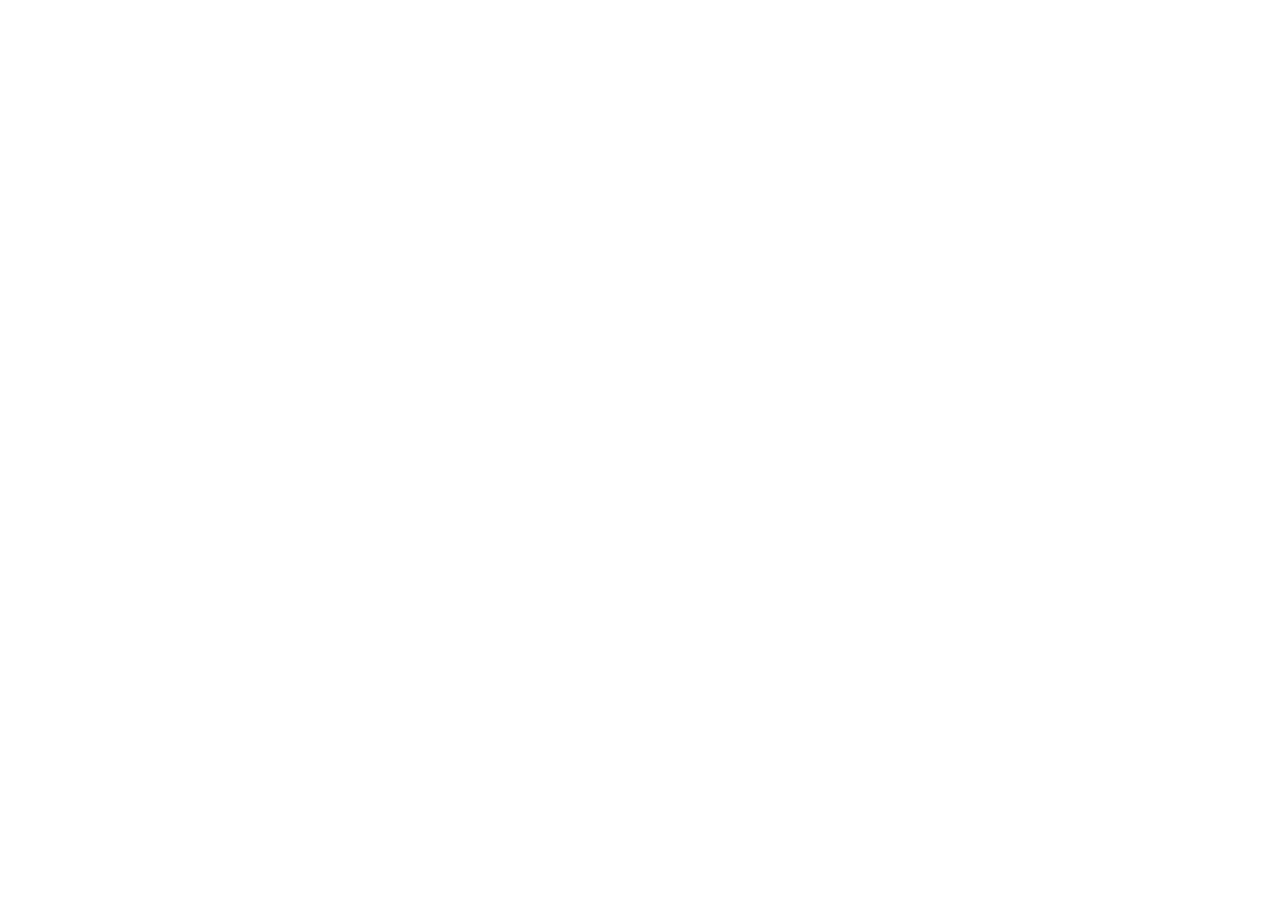
==== index.html @ 45ea38d7 "Add index.html and README.md" ====
<!DOCTYPE html>
<html lang="fr">
<head>
    <meta charset="UTF-8">
    <meta name="viewport" content="width=device-width, initial-scale=1.0">
    <title>Moulin de Lucie</title>
</head>
<body>
    
</body>
</html>
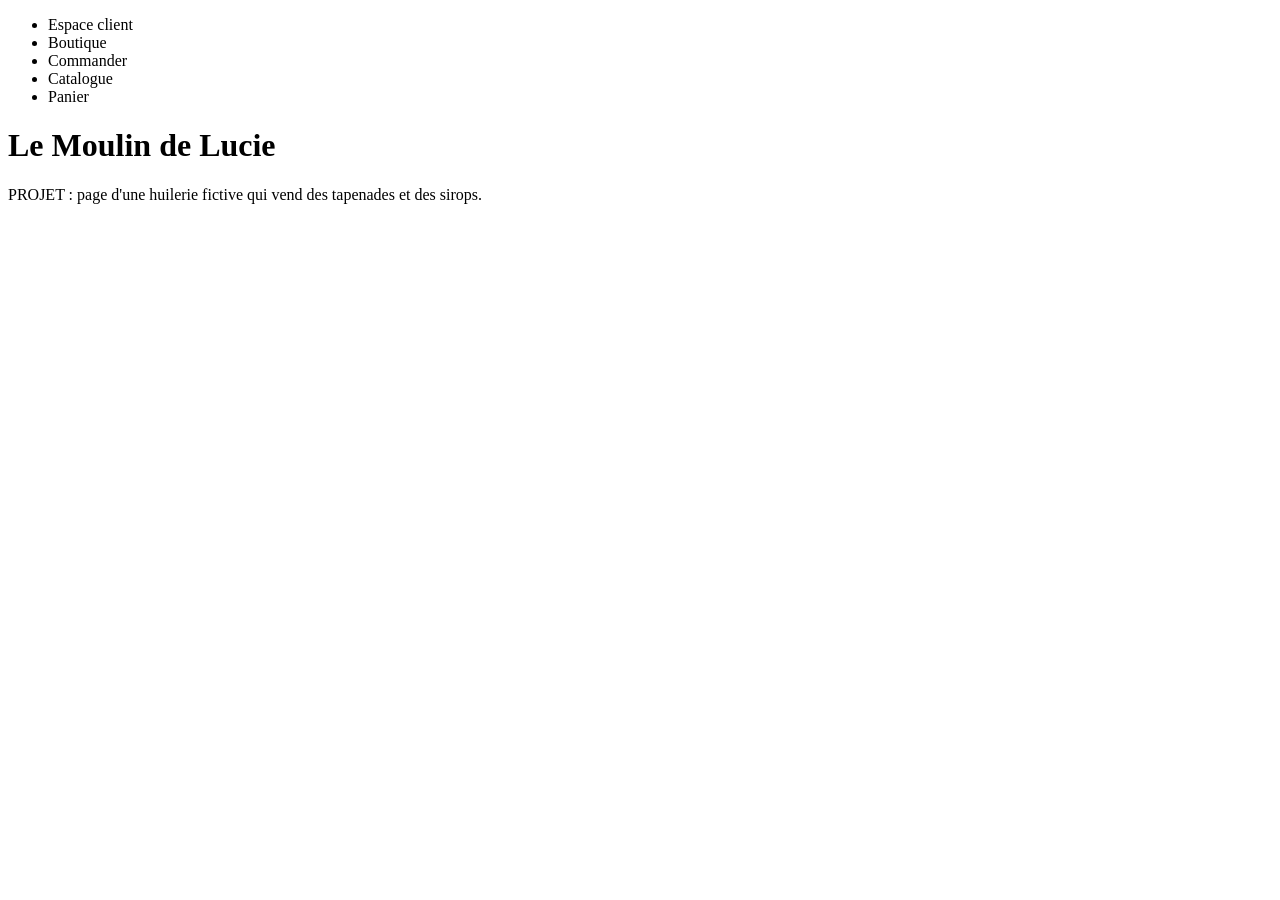
==== commit ba212421: "Add shop and customer area pages" ====
--- a/index.html
+++ b/index.html
@@ -1,11 +1,31 @@
-<!DOCTYPE html>
+<!doctype html>
 <html lang="fr">
-<head>
-    <meta charset="UTF-8">
-    <meta name="viewport" content="width=device-width, initial-scale=1.0">
+  <head>
+    <meta charset="UTF-8" />
+    <meta name="viewport" content="width=device-width, initial-scale=1.0" />
     <title>Moulin de Lucie</title>
-</head>
-<body>
-    
-</body>
-</html>+  </head>
+  <body>
+    <header>
+      <nav>
+        <ul>
+          <li><a href="./espace-client.html"></a>Espace client</li>
+          <li><a href="./boutique.html"></a>Boutique</li>
+          <li>Commander</li>
+          <li>Catalogue</li>
+          <li>Panier</li>
+        </ul>
+      </nav>
+    </header>
+
+    <main>
+      <h1>Le Moulin de Lucie</h1>
+      <p>
+        PROJET : page d'une huilerie fictive qui vend des tapenades et des
+        sirops.
+      </p>
+    </main>
+
+    <script src="./script.js"></script>
+  </body>
+</html>
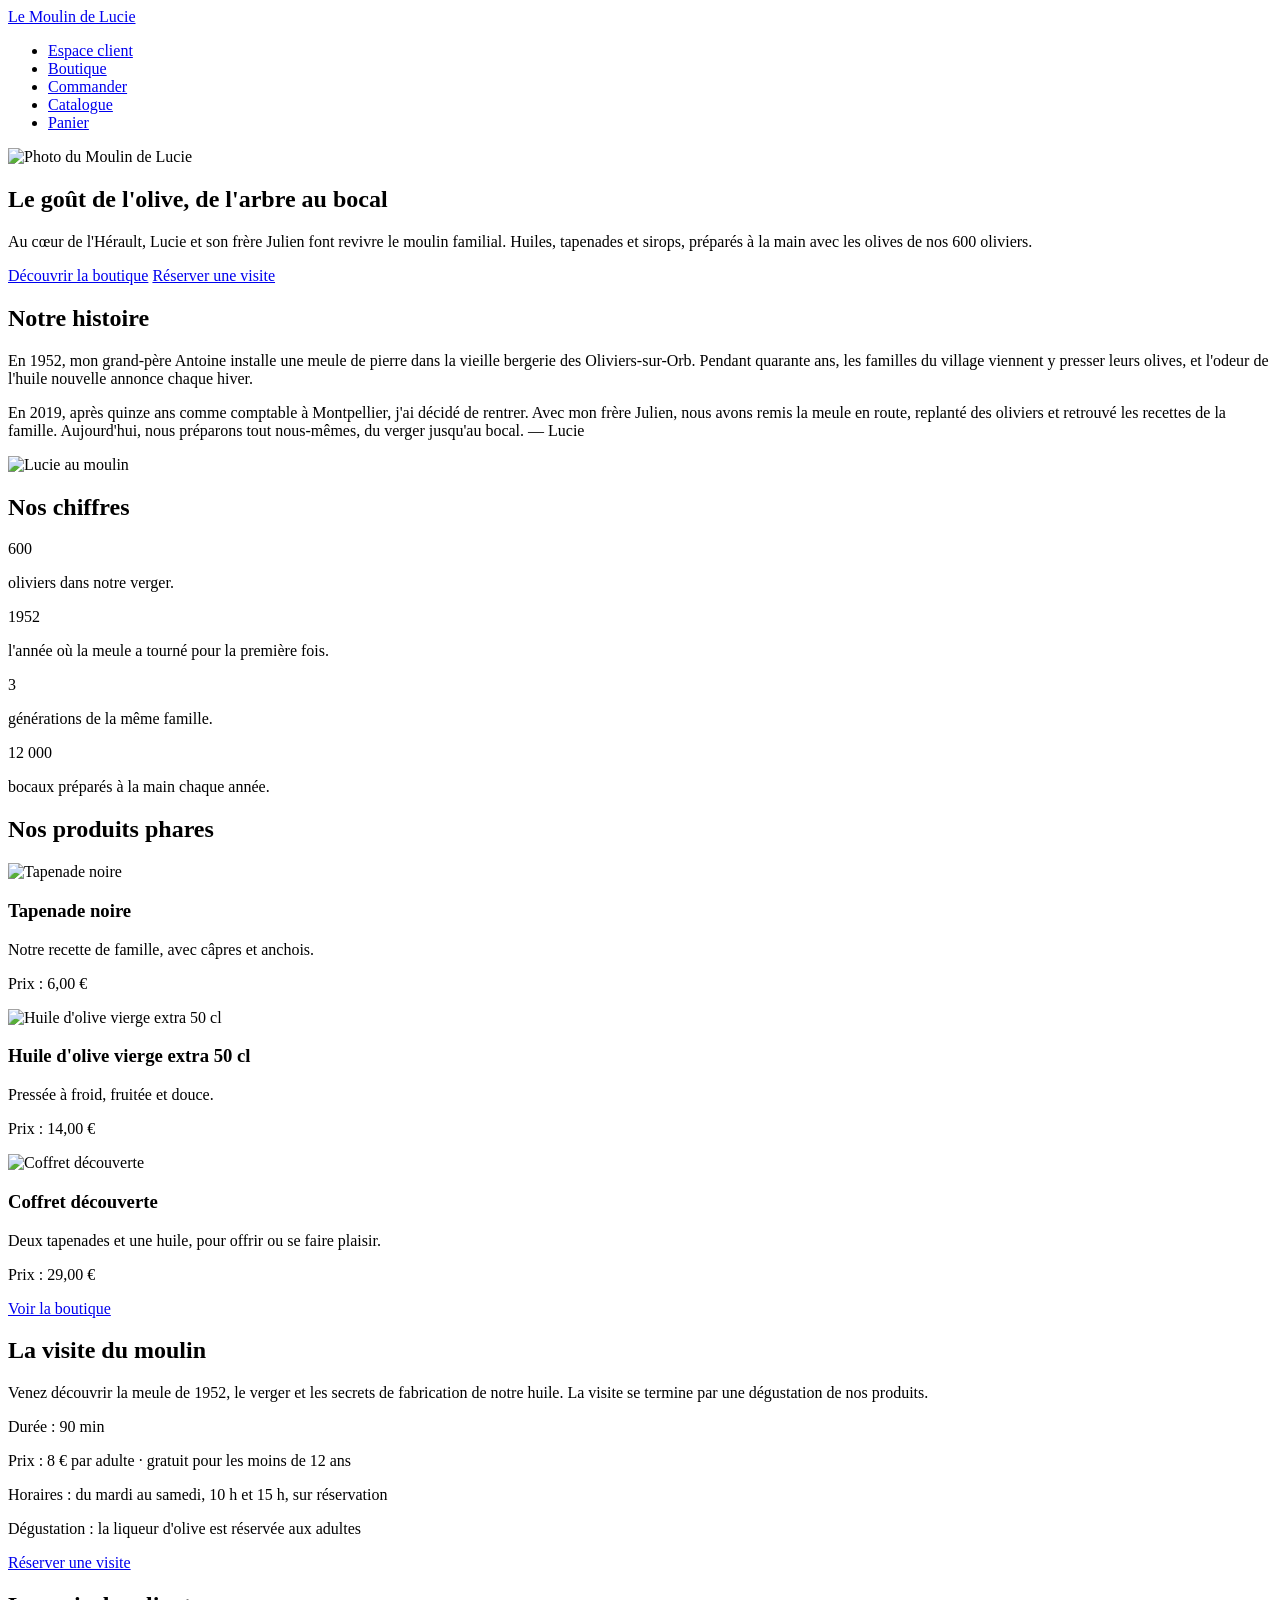
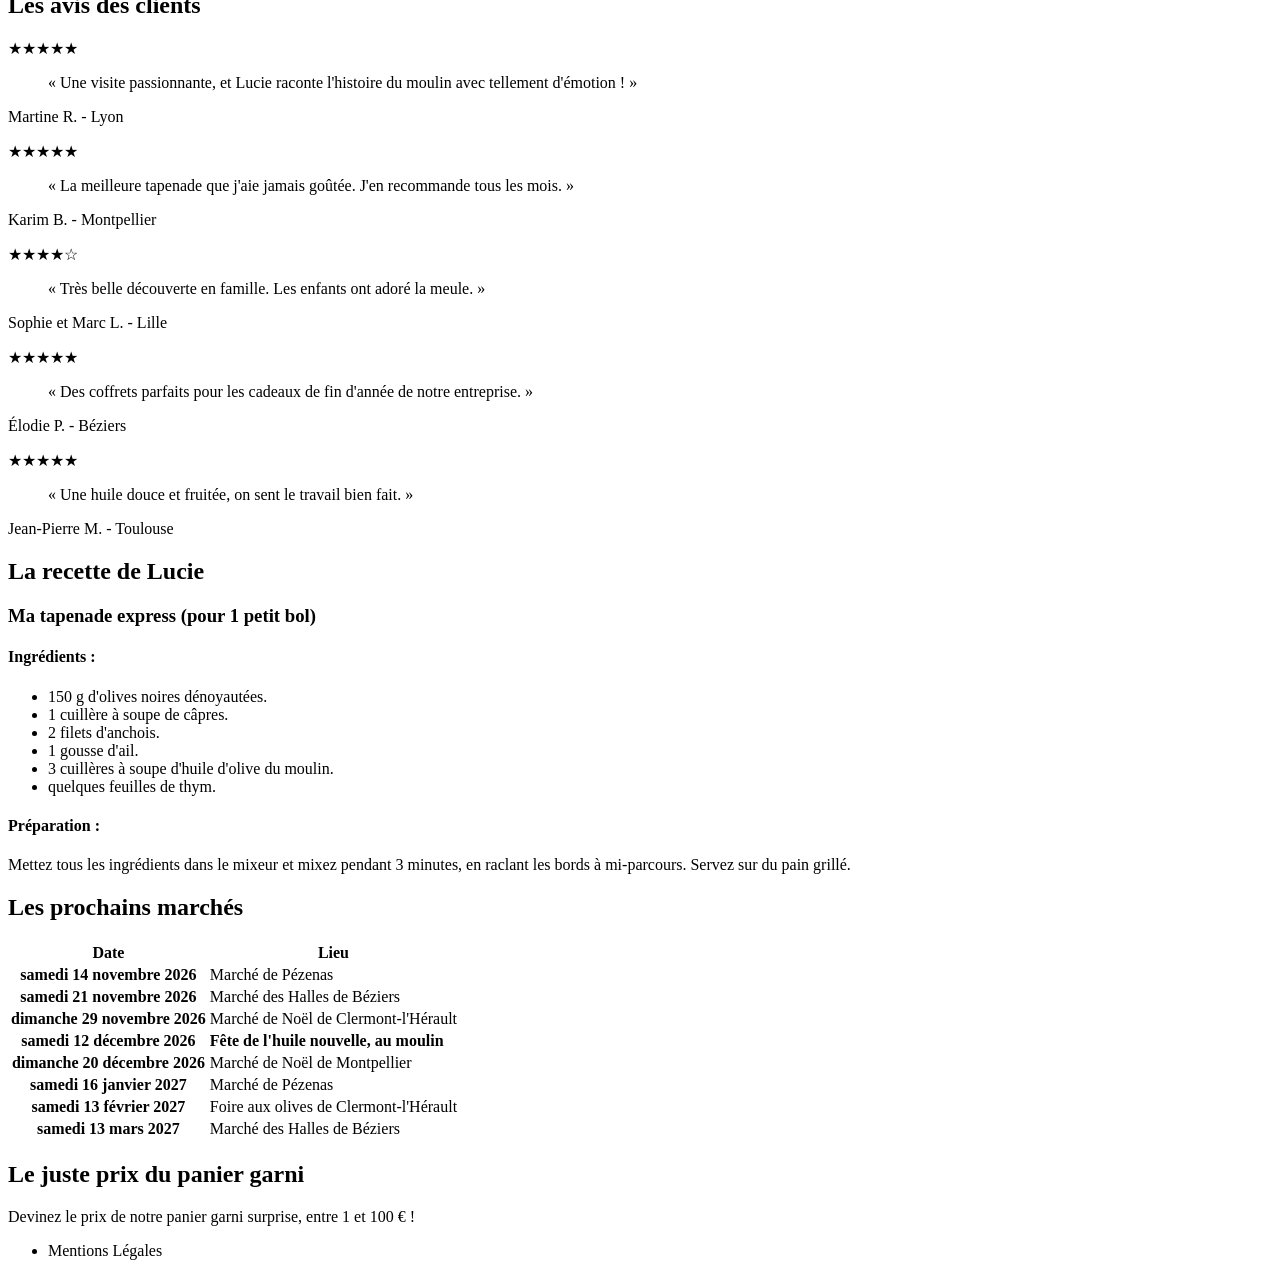
==== commit f1606480: "Structurer le HTML des pages et de la page d’accueil" ====
--- a/index.html
+++ b/index.html
@@ -3,29 +3,330 @@
   <head>
     <meta charset="UTF-8" />
     <meta name="viewport" content="width=device-width, initial-scale=1.0" />
-    <title>Moulin de Lucie</title>
+    <title>Le Moulin de Lucie - Accueil</title>
   </head>
+
+  <!------------------------------------------------------------------------------------------------------------------------------------------------>
+  <!--Start of the Body-->
   <body>
+    <!------------------------------------------------------------------------------------------------------------------------------------------------>
+    <!--Start of the Header-->
     <header>
+      <!--Logo-->
+      <a href="./index.html">Le Moulin de Lucie</a>
+      <!--MANQUE LE LOGO-->
+
+      <!--Start of the navigation bar-->
       <nav>
         <ul>
-          <li><a href="./espace-client.html"></a>Espace client</li>
-          <li><a href="./boutique.html"></a>Boutique</li>
-          <li>Commander</li>
-          <li>Catalogue</li>
-          <li>Panier</li>
+          <li><a href="./espace-client.html">Espace client</a></li>
+          <li><a href="./boutique.html">Boutique</a></li>
+          <li><a href="./commande.html">Commander</a></li>
+          <li><a href="./catalogue.html">Catalogue</a></li>
+          <li><a href="./panier.html">Panier</a></li>
         </ul>
       </nav>
+      <!--End of the navigation bar-->
     </header>
-
+    <!--End of the Header-->
+
+    <!------------------------------------------------------------------------------------------------------------------------------------------------>
+    <!--Start of the Main-->
     <main>
-      <h1>Le Moulin de Lucie</h1>
-      <p>
-        PROJET : page d'une huilerie fictive qui vend des tapenades et des
-        sirops.
-      </p>
+      <!--Start of the hero section-->
+      <section>
+        <img src="" alt="Photo du Moulin de Lucie" />
+        <!--MANQUE UNE PHOTO-->
+
+        <!--Main title-->
+        <h1>Le goût de l'olive, de l'arbre au bocal</h1>
+
+        <p>
+          Au cœur de l'Hérault, Lucie et son frère Julien font revivre le moulin
+          familial. Huiles, tapenades et sirops, préparés à la main avec les
+          olives de nos 600 oliviers.
+        </p>
+
+        <a href="./boutique.html">Découvrir la boutique</a>
+        <a href="./commande.html">Réserver une visite</a>
+      </section>
+      <!--End of the hero section-->
+
+      <!------------------------------------------------------------------------------------------------------------------------------------------------>
+      <!--Start section : Our history-->
+      <section>
+        <h2>Notre histoire</h2>
+
+        <p>
+          En 1952, mon grand-père Antoine installe une meule de pierre dans la
+          vieille bergerie des Oliviers-sur-Orb. Pendant quarante ans, les
+          familles du village viennent y presser leurs olives, et l'odeur de
+          l'huile nouvelle annonce chaque hiver.
+        </p>
+
+        <p>
+          En 2019, après quinze ans comme comptable à Montpellier, j'ai décidé
+          de rentrer. Avec mon frère Julien, nous avons remis la meule en route,
+          replanté des oliviers et retrouvé les recettes de la famille.
+          Aujourd'hui, nous préparons tout nous-mêmes, du verger jusqu'au bocal.
+          — Lucie
+        </p>
+
+        <img src="" alt="Lucie au moulin" />
+        <!-- TODO : MANQUE UNE PHOTO-->
+      </section>
+      <!--End section : Our history-->
+
+      <!------------------------------------------------------------------------------------------------------------------------------------------------>
+      <!--Start section : dynamic data-->
+      <section>
+        <h2>Nos chiffres</h2>
+
+        <div>
+          <p><span>600</span></p>
+          <p>oliviers dans notre verger.</p>
+        </div>
+
+        <div>
+          <p><span>1952</span></p>
+          <p>l'année où la meule a tourné pour la première fois.</p>
+        </div>
+
+        <div>
+          <p><span>3</span></p>
+          <p>générations de la même famille.</p>
+        </div>
+
+        <div>
+          <p><span>12 000</span></p>
+          <p>bocaux préparés à la main chaque année.</p>
+        </div>
+      </section>
+      <!--End section : dynamic data-->
+
+      <!------------------------------------------------------------------------------------------------------------------------------------------------>
+      <!--Start section : flagship product-->
+      <section>
+        <h2>Nos produits phares</h2>
+
+        <article>
+          <img src="" alt="Tapenade noire " />
+          <h3>Tapenade noire</h3>
+          <p>Notre recette de famille, avec câpres et anchois.</p>
+          <p>Prix : <span>6,00 €</span></p>
+        </article>
+
+        <article>
+          <img src="" alt=" Huile d'olive vierge extra 50 cl" />
+          <h3>Huile d'olive vierge extra 50 cl</h3>
+          <p>Pressée à froid, fruitée et douce.</p>
+          <p>Prix : <span>14,00 €</span></p>
+        </article>
+
+        <article>
+          <img src="" alt="Coffret découverte" />
+          <h3>Coffret découverte</h3>
+          <p>Deux tapenades et une huile, pour offrir ou se faire plaisir.</p>
+          <p>Prix : <span>29,00 €</span></p>
+        </article>
+
+        <a href="./boutique.html">Voir la boutique</a>
+      </section>
+      <!--End section : flagship product--->
+
+      <!------------------------------------------------------------------------------------------------------------------------------------------------>
+      <!--Start section : the visit to the mill-->
+      <section>
+        <h2>La visite du moulin</h2>
+
+        <p>
+          Venez découvrir la meule de 1952, le verger et les secrets de
+          fabrication de notre huile. La visite se termine par une dégustation
+          de nos produits.
+        </p>
+
+        <p>Durée : <span>90 min</span></p>
+        <!--Les minutes seront affiché en heure "dynamique"-->
+        <p>Prix : 8 € par adulte · gratuit pour les moins de 12 ans</p>
+        <p>Horaires : du mardi au samedi, 10 h et 15 h, sur réservation</p>
+        <p>Dégustation : la liqueur d'olive est réservée aux adultes</p>
+        <a href="./commande.html">Réserver une visite </a>
+      </section>
+      <!--End section : the visit to the mill--->
+
+      <!------------------------------------------------------------------------------------------------------------------------------------------------>
+      <!--Start section : customer review-->
+      <section>
+        <h2>Les avis des clients</h2>
+
+        <!-- Start of carousel-->
+        <div>
+          <article>
+            <p>★★★★★</p>
+            <blockquote>
+              <p>
+                « Une visite passionnante, et Lucie raconte l'histoire du moulin
+                avec tellement d'émotion ! »
+              </p>
+            </blockquote>
+
+            <p>Martine R. - Lyon</p>
+          </article>
+
+          <article>
+            <p>★★★★★</p>
+            <blockquote>
+              <p>
+                « La meilleure tapenade que j'aie jamais goûtée. J'en recommande
+                tous les mois. »
+              </p>
+            </blockquote>
+
+            <p>Karim B. - Montpellier</p>
+          </article>
+
+          <article>
+            <p>★★★★☆</p>
+            <blockquote>
+              <p>
+                « Très belle découverte en famille. Les enfants ont adoré la
+                meule. »
+              </p>
+            </blockquote>
+            <p>Sophie et Marc L. - Lille</p>
+          </article>
+
+          <article>
+            <p>★★★★★</p>
+            <blockquote>
+              <p>
+                « Des coffrets parfaits pour les cadeaux de fin d'année de notre
+                entreprise. »
+              </p>
+            </blockquote>
+            <p>Élodie P. - Béziers</p>
+          </article>
+
+          <article>
+            <p>★★★★★</p>
+            <blockquote>
+              <p>
+                « Une huile douce et fruitée, on sent le travail bien fait. »
+              </p>
+            </blockquote>
+            <p>Jean-Pierre M. - Toulouse</p>
+          </article>
+        </div>
+      </section>
+      <!--End section : customer review--->
+
+      <!------------------------------------------------------------------------------------------------------------------------------------------------>
+      <!--Start section of recipe-->
+      <section>
+        <h2>La recette de Lucie</h2>
+        <h3>Ma tapenade express (pour 1 petit bol)</h3>
+        <h4>Ingrédients :</h4>
+        <ul>
+          <li>150 g d'olives noires dénoyautées.</li>
+          <li>1 cuillère à soupe de câpres.</li>
+          <li>2 filets d'anchois.</li>
+          <li>1 gousse d'ail.</li>
+          <li>3 cuillères à soupe d'huile d'olive du moulin.</li>
+          <li>quelques feuilles de thym.</li>
+        </ul>
+
+        <h4>Préparation :</h4>
+        <p>
+          Mettez tous les ingrédients dans le mixeur et mixez pendant 3 minutes,
+          en raclant les bords à mi-parcours. Servez sur du pain grillé.
+        </p>
+        <div>
+          <!-- TODO : MINUTEUR A FAIRE-->
+        </div>
+      </section>
+      <!--End section of recipe-->
+
+      <!------------------------------------------------------------------------------------------------------------------------------------------------>
+      <!--Start section next market-->
+      <section>
+        <h2>Les prochains marchés</h2>
+        <table>
+          <thead>
+            <tr>
+              <th scope="col">Date</th>
+              <th scope="col">Lieu</th>
+            </tr>
+          </thead>
+
+          <tbody>
+            <tr>
+              <th scope="row">samedi 14 novembre 2026</th>
+              <td>Marché de Pézenas</td>
+            </tr>
+
+            <tr>
+              <th scope="row">samedi 21 novembre 2026</th>
+              <td>Marché des Halles de Béziers</td>
+            </tr>
+
+            <tr>
+              <th scope="row">dimanche 29 novembre 2026</th>
+              <td>Marché de Noël de Clermont-l'Hérault</td>
+            </tr>
+
+            <tr>
+              <th scope="row">samedi 12 décembre 2026</th>
+              <td><strong>Fête de l'huile nouvelle, au moulin</strong></td>
+            </tr>
+
+            <tr>
+              <th scope="row">dimanche 20 décembre 2026</th>
+              <td>Marché de Noël de Montpellier</td>
+            </tr>
+
+            <tr>
+              <th scope="row">samedi 16 janvier 2027</th>
+              <td>Marché de Pézenas</td>
+            </tr>
+
+            <tr>
+              <th scope="row">samedi 13 février 2027</th>
+              <td>Foire aux olives de Clermont-l'Hérault</td>
+            </tr>
+
+            <tr>
+              <th scope="row">samedi 13 mars 2027</th>
+              <td>Marché des Halles de Béziers</td>
+            </tr>
+          </tbody>
+        </table>
+      </section>
+      <!--End section next market-->
+
+      <!------------------------------------------------------------------------------------------------------------------------------------------------>
+      <!--Start of the game-->
+      <section>
+        <h2>Le juste prix du panier garni</h2>
+        <p>
+          Devinez le prix de notre panier garni surprise, entre 1 et 100 € !
+        </p>
+      </section>
+      <!--End of the game-->
+
+      <!------------------------------------------------------------------------------------------------------------------------------------------------>
     </main>
-
-    <script src="./script.js"></script>
+    <!--End of the main-->
+    <!------------------------------------------------------------------------------------------------------------------------------------------------>
+    <!--Start of the Footer-->
+    <footer>
+      <ul>
+        <li><a href="./mentions-legales.html"></a>Mentions Légales</li>
+      </ul>
+    </footer>
+    <!--End of the Footer-->
+    <!------------------------------------------------------------------------------------------------------------------------------------------------>
+    <!--Script Js-->
+    <script src="./javascript/accueil.js"></script>
   </body>
+  <!--End of the Body-->
 </html>
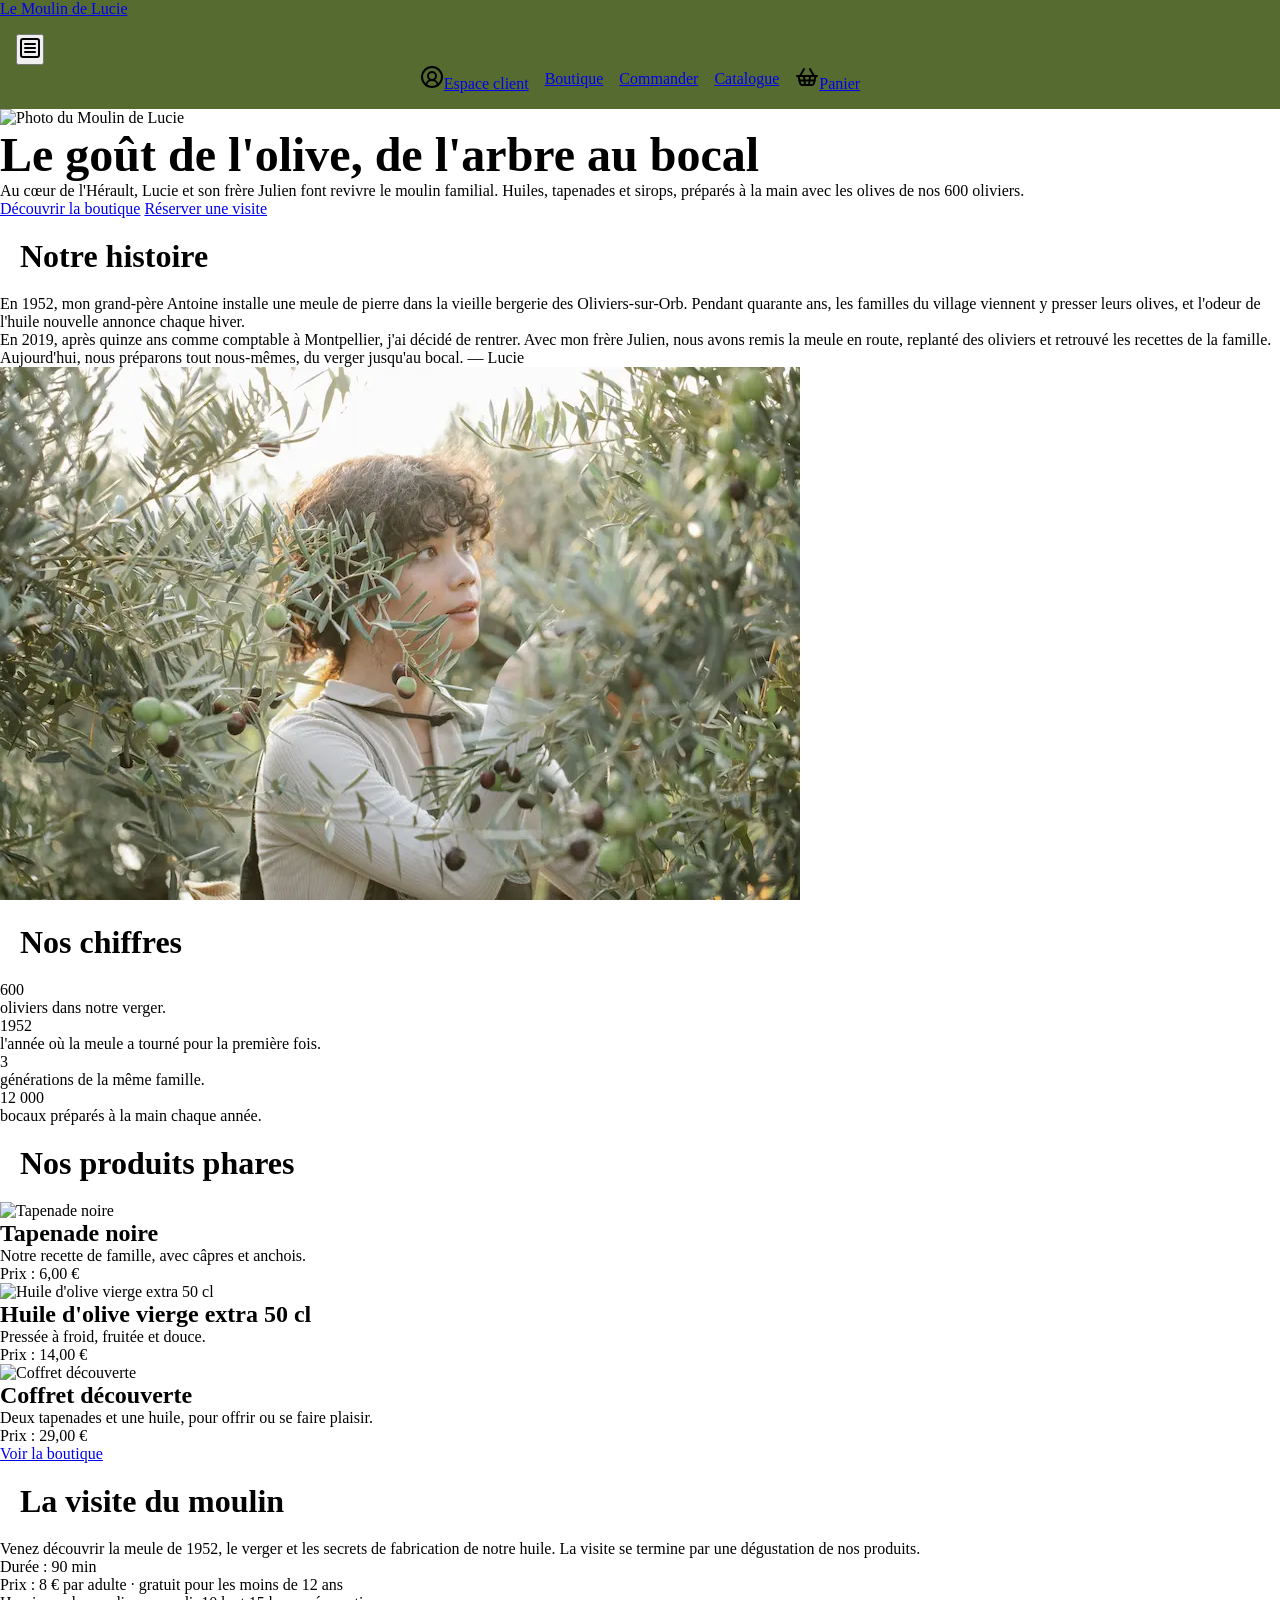
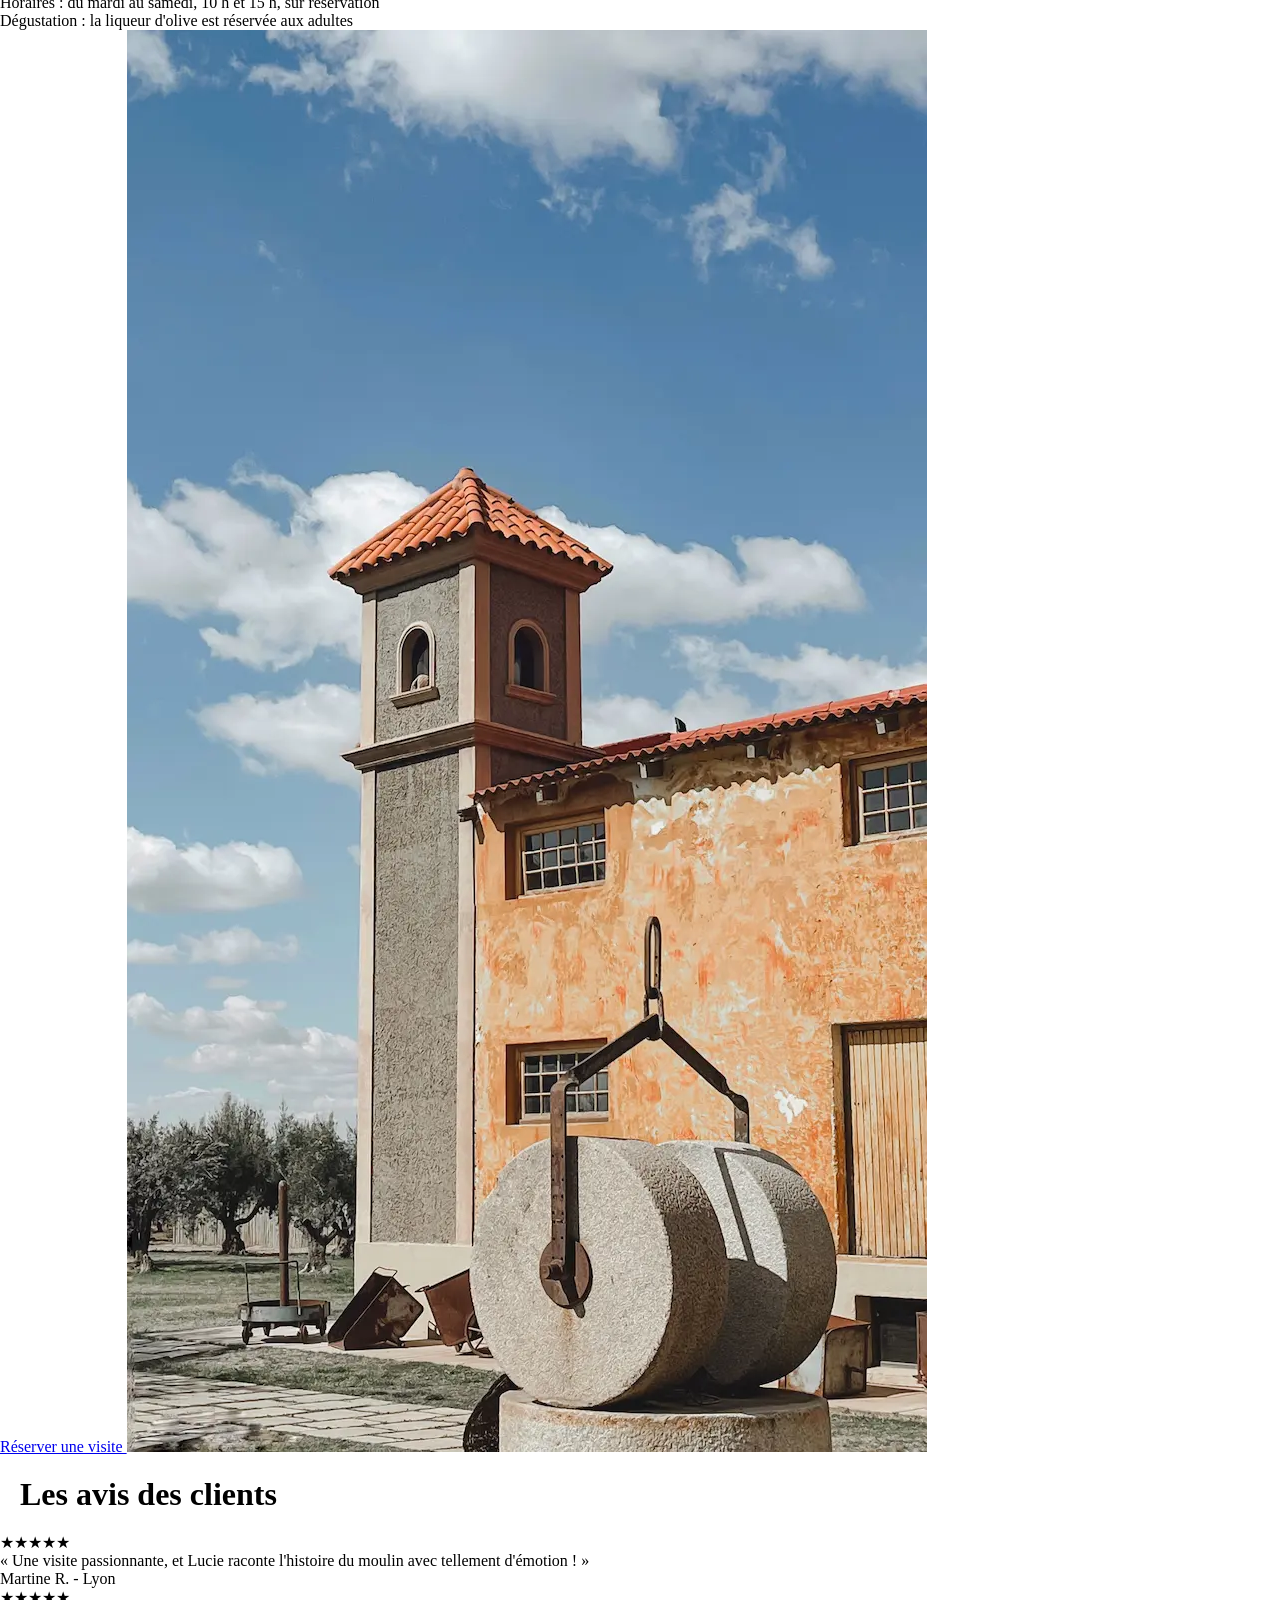
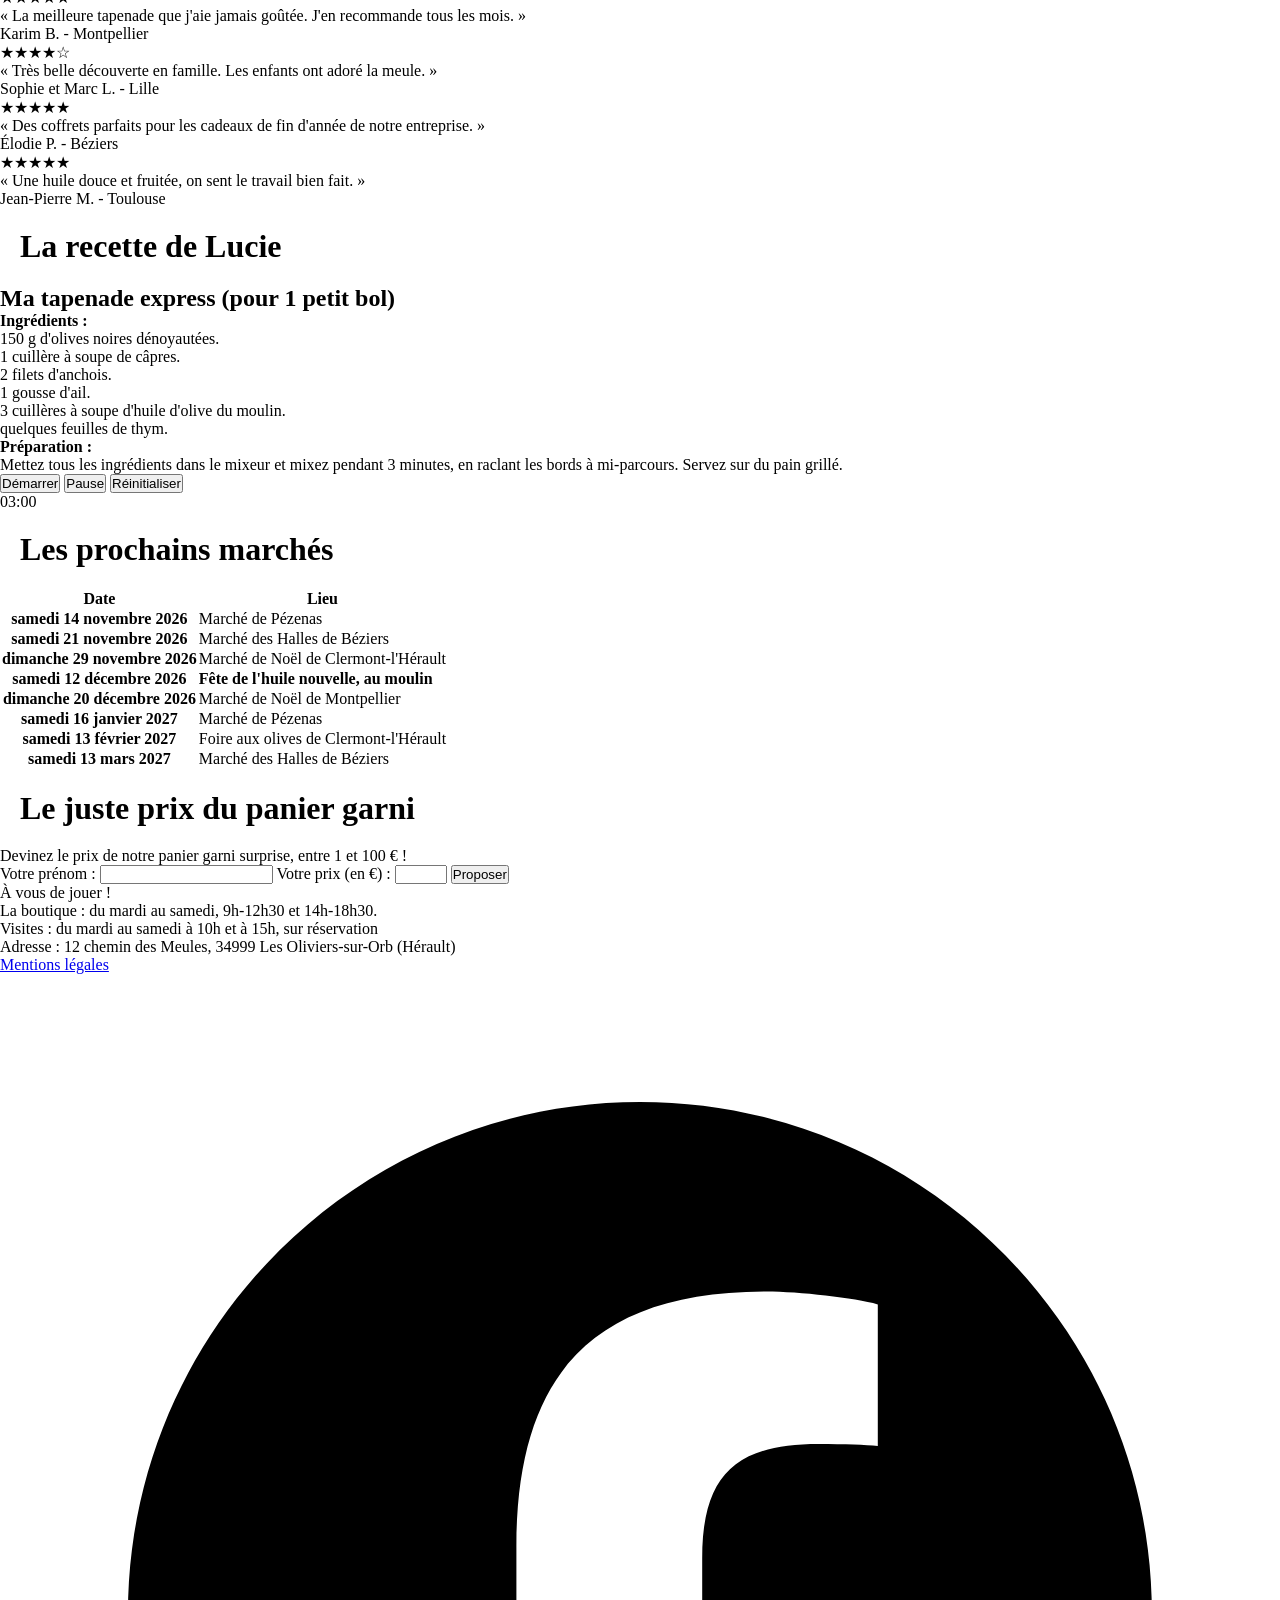
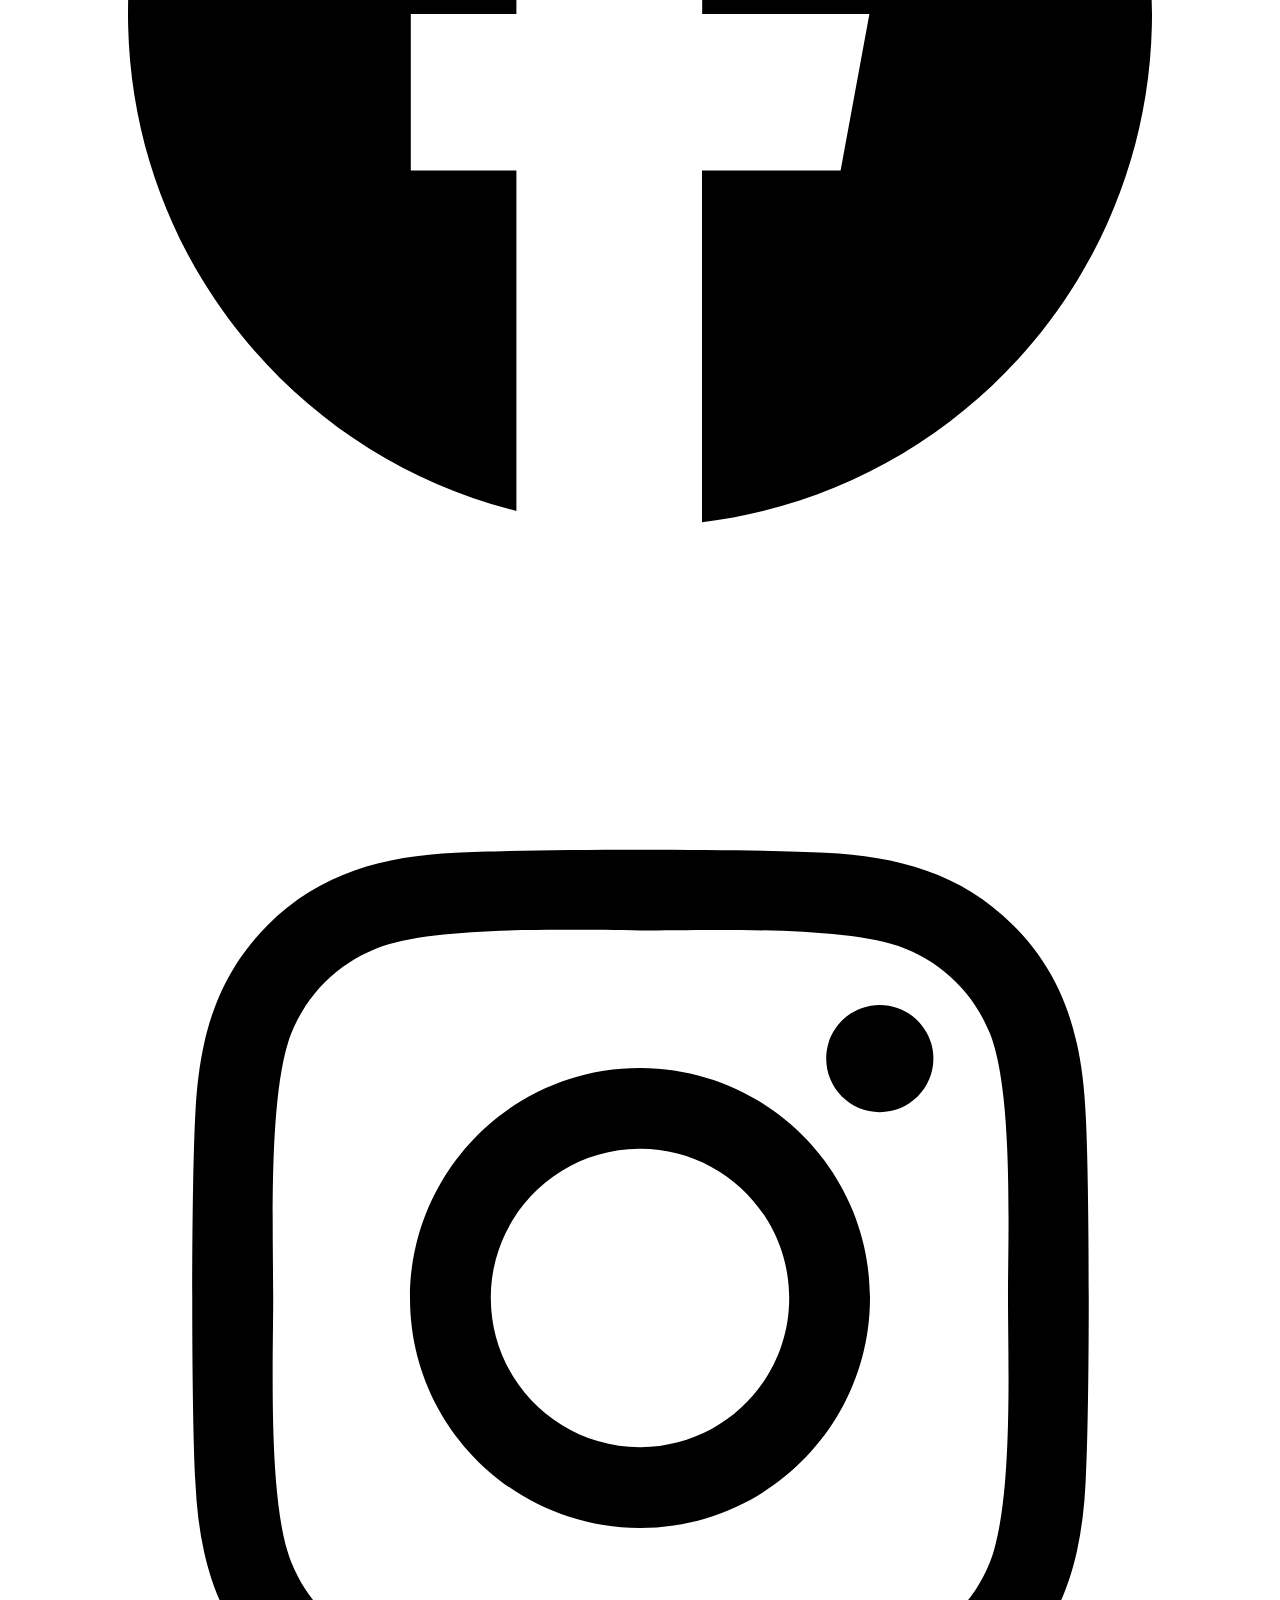
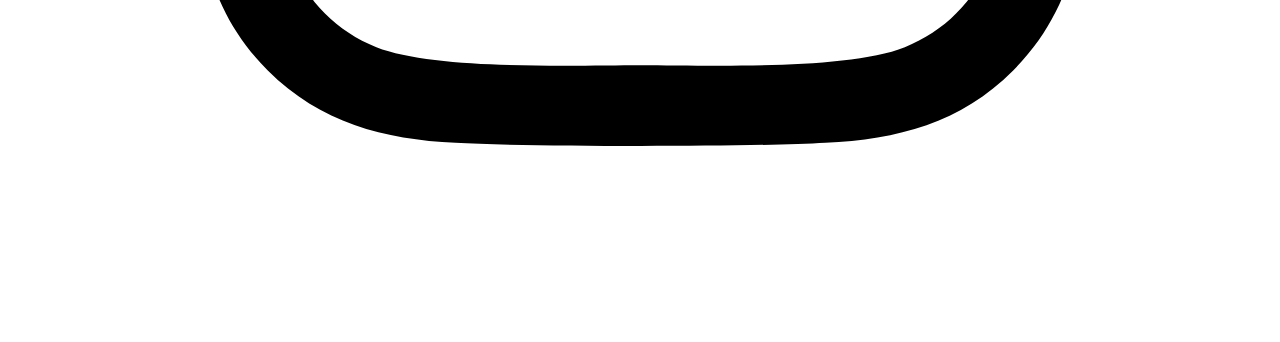
==== commit 002d551b: "Fix header and footer on all pages" ====
--- a/index.html
+++ b/index.html
@@ -4,6 +4,7 @@
     <meta charset="UTF-8" />
     <meta name="viewport" content="width=device-width, initial-scale=1.0" />
     <title>Le Moulin de Lucie - Accueil</title>
+    <link rel="stylesheet" href="./css/global.css">
   </head>
 
   <!------------------------------------------------------------------------------------------------------------------------------------------------>
@@ -17,13 +18,14 @@
       <!--MANQUE LE LOGO-->
 
       <!--Start of the navigation bar-->
-      <nav>
-        <ul>
-          <li><a href="./espace-client.html">Espace client</a></li>
+      <nav class="menu">
+        <button type="button"><img src="./icons/square-menu.svg" alt="Ouvrir le menu"></button>
+        <ul class="liste">
+          <li><a href="./espace-client.html"><img src="./icons/circle-user-round.svg" alt="">Espace client</a></li>
           <li><a href="./boutique.html">Boutique</a></li>
           <li><a href="./commande.html">Commander</a></li>
           <li><a href="./catalogue.html">Catalogue</a></li>
-          <li><a href="./panier.html">Panier</a></li>
+          <li><a href="./panier.html"><img src="./icons/shopping-basket.svg" alt="">Panier</a></li>
         </ul>
       </nav>
       <!--End of the navigation bar-->
@@ -54,7 +56,7 @@
 
       <!------------------------------------------------------------------------------------------------------------------------------------------------>
       <!--Start section : Our history-->
-      <section>
+      <section class="histoire">
         <h2>Notre histoire</h2>
 
         <p>
@@ -72,8 +74,10 @@
           — Lucie
         </p>
 
-        <img src="" alt="Lucie au moulin" />
-        <!-- TODO : MANQUE UNE PHOTO-->
+        <img class="lucie"
+          src="./images/lucie-oliveraie.webp"
+          alt="Lucie au milieu des oliviers de la famille."
+        />
       </section>
       <!--End section : Our history-->
 
@@ -151,6 +155,8 @@
         <p>Horaires : du mardi au samedi, 10 h et 15 h, sur réservation</p>
         <p>Dégustation : la liqueur d'olive est réservée aux adultes</p>
         <a href="./commande.html">Réserver une visite </a>
+
+        <img src="./images/moulin.webp" alt="La meule en pierre de 1952" />
       </section>
       <!--End section : the visit to the mill--->
 
@@ -240,9 +246,12 @@
           Mettez tous les ingrédients dans le mixeur et mixez pendant 3 minutes,
           en raclant les bords à mi-parcours. Servez sur du pain grillé.
         </p>
-        <div>
-          <!-- TODO : MINUTEUR A FAIRE-->
-        </div>
+        <button type="button">Démarrer</button>
+        <button type="button">Pause</button>
+        <button type="button">Réinitialiser</button>
+
+        <!-- TODO : MINUTEUR A FAIRE-->
+        <div>03:00</div>
       </section>
       <!--End section of recipe-->
 
@@ -310,6 +319,15 @@
         <p>
           Devinez le prix de notre panier garni surprise, entre 1 et 100 € !
         </p>
+        <form>
+          <label for="name">Votre prénom :</label>
+          <input type="text" name="name" id="name" />
+
+          <label for="price">Votre prix (en €) :</label>
+          <input type="number" name="price" id="price" min="1" max="100"/>
+          <button type="button">Proposer</button>
+        </form>
+        <p>À vous de jouer !</p>
       </section>
       <!--End of the game-->
 
@@ -319,8 +337,19 @@
     <!------------------------------------------------------------------------------------------------------------------------------------------------>
     <!--Start of the Footer-->
     <footer>
+      <p>
+        La boutique : du mardi au samedi, 9h-12h30 et 14h-18h30.
+      </p>
+      <p>Visites : du mardi au samedi à 10h et à 15h, sur réservation </p>
+      <p>
+        Adresse : 12 chemin des Meules, 34999 Les Oliviers-sur-Orb (Hérault)
+      </p>
       <ul>
-        <li><a href="./mentions-legales.html"></a>Mentions Légales</li>
+        <li><a href="./mentions-legales.html">Mentions légales</a></li>
+      </ul>
+      <ul>
+        <li><a href="#"><img src="./icons/facebook-brands-solid-full.svg" alt="Facebook du Moulin de Lucie"></a></li>
+        <li><a href="#"><img src="./icons/instagram-brands-solid-full.svg" alt="Instagram du Moulin de Lucie"></a></li>
       </ul>
     </footer>
     <!--End of the Footer-->
--- a/css/global.css
+++ b/css/global.css
@@ -0,0 +1,57 @@
+/*Reset CSS*/
+* {
+  margin: 0;
+  padding: 0;
+  box-sizing: border-box;
+}
+
+/*VARIABLES */
+/*design tockens**/
+:root {
+  --color-olive: #556b2f;
+  --color-olive-fonce: #3b4a1f;
+  --color-noir-olive: #2b2a26;
+  --color-creme: #f7f2e7;
+  --color-ocre: #c8892b;
+  --color-terre-cuite: #a8452f;
+  --color-blanc: #ffffff;
+
+  /*Font CSS*/
+  /*Font size CSS*/
+  --font-h1: 48px;
+  --font-h2: 32px;
+  --font-h3: 24px;
+  --font-text: 18px;
+  --font-small: 14px;
+
+  /*Espacement /arrondi et ombre*/
+  --button-corner: 8px;
+}
+/*CSS*/
+.menu {
+  padding: 16px;
+}
+header {
+  background: var(--color-olive);
+}
+nav {
+  position: sticky;
+}
+h1 {
+  font-size: var(--font-h1);
+}
+h2 {
+  font-size: var(--font-h2);
+  margin: 20px;
+}
+h3 {
+  font-size: var(--font-h3);
+}
+.liste {
+  display: flex;
+  align-items: center;
+  justify-content: center;
+  gap: 16px;
+  list-style: none;
+}
+
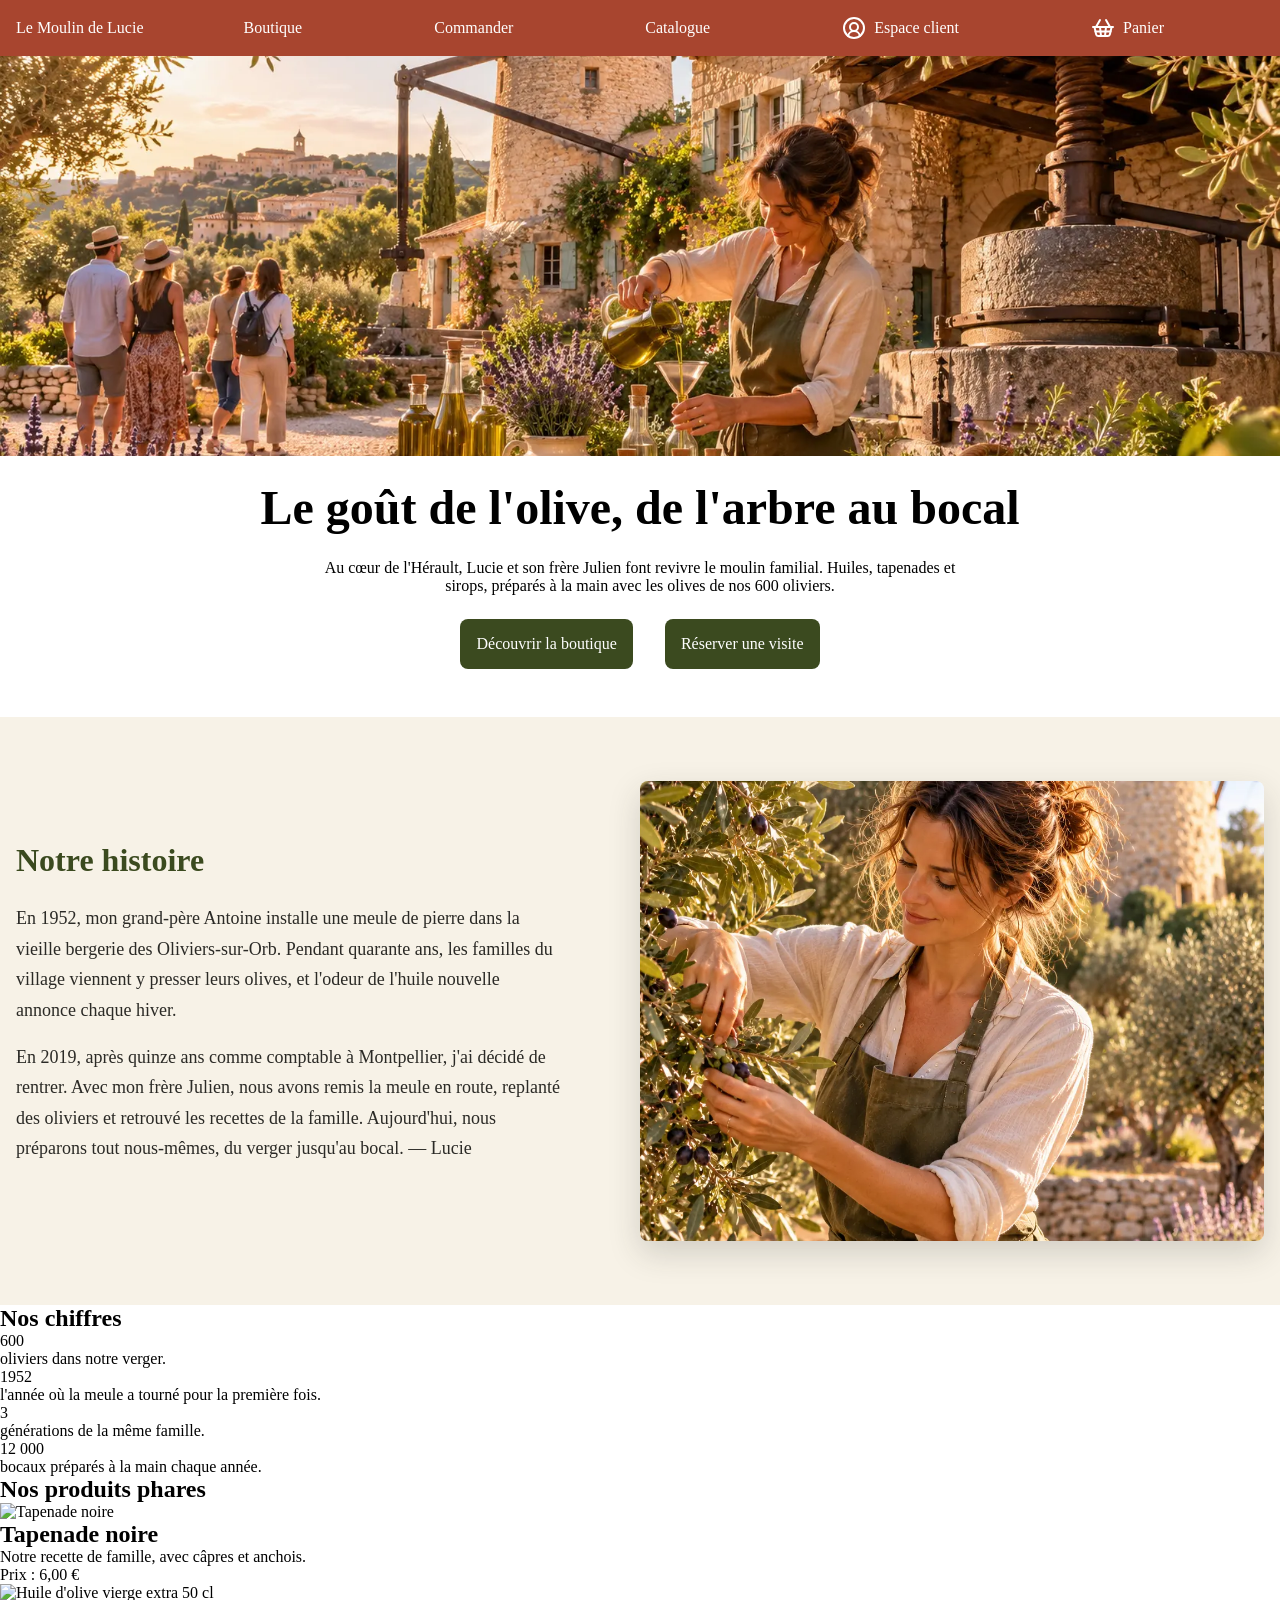
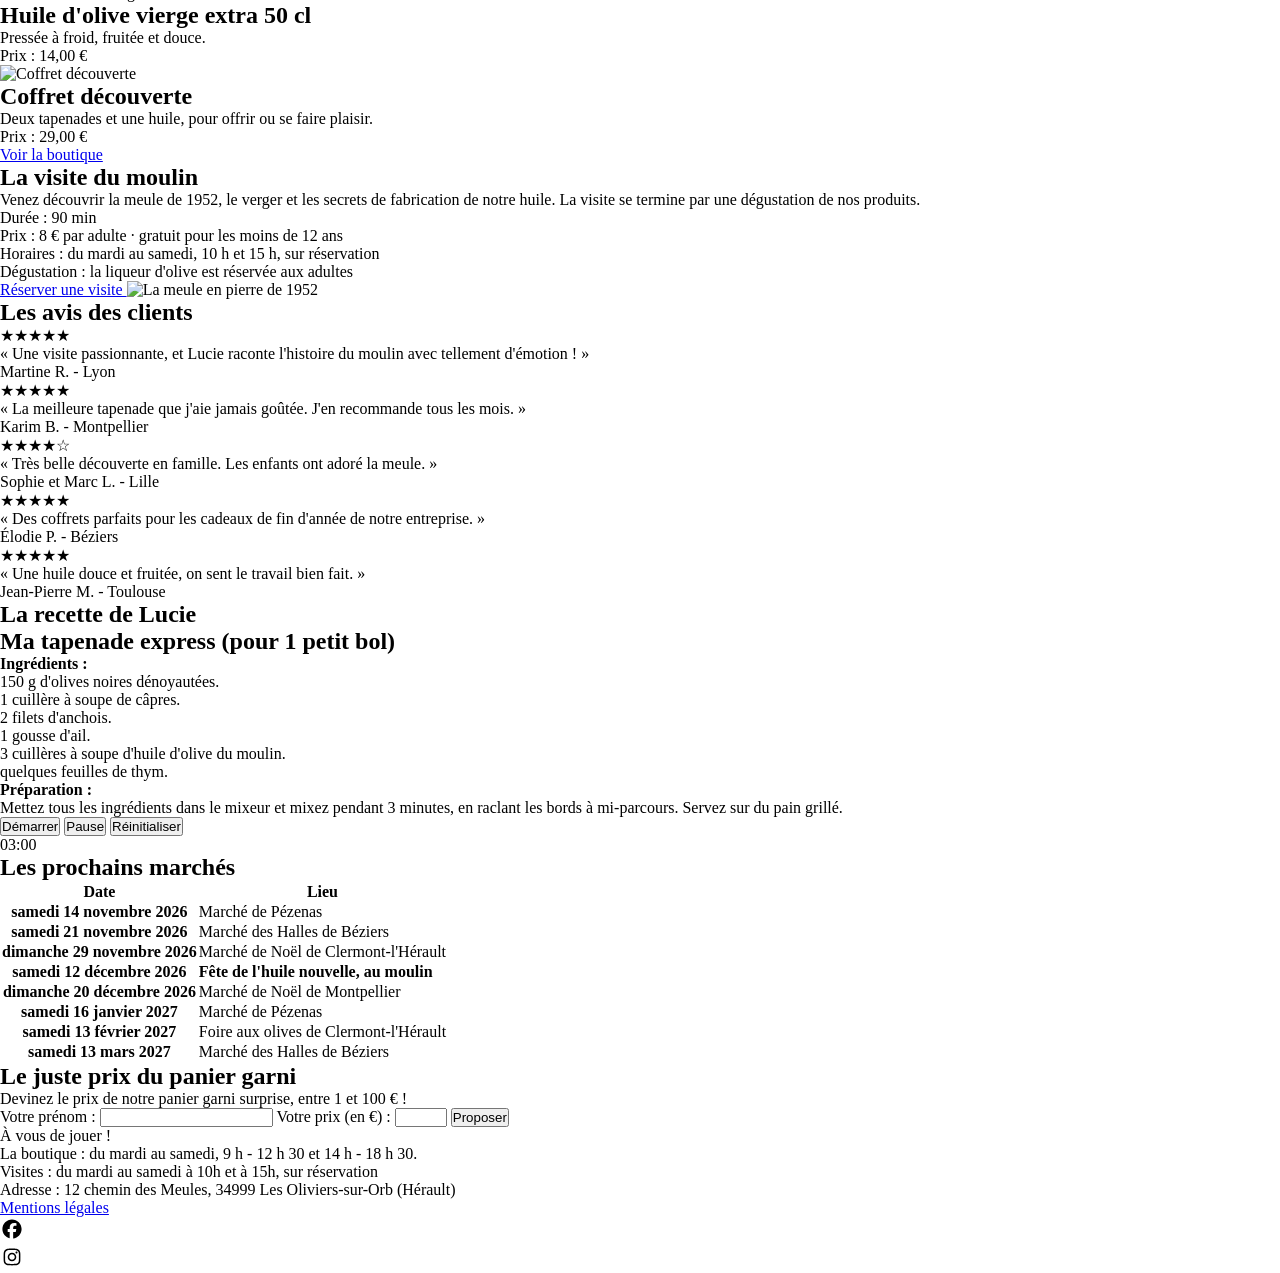
==== commit 0c210fee: "Style the history section and rename its classes in English" ====
--- a/index.html
+++ b/index.html
@@ -4,7 +4,7 @@
     <meta charset="UTF-8" />
     <meta name="viewport" content="width=device-width, initial-scale=1.0" />
     <title>Le Moulin de Lucie - Accueil</title>
-    <link rel="stylesheet" href="./css/global.css">
+    <link rel="stylesheet" href="./css/global.css" />
   </head>
 
   <!------------------------------------------------------------------------------------------------------------------------------------------------>
@@ -19,13 +19,26 @@
 
       <!--Start of the navigation bar-->
       <nav class="menu">
-        <button type="button"><img src="./icons/square-menu.svg" alt="Ouvrir le menu"></button>
+        <button type="button">
+          <img src="./icons/square-menu.svg" alt="Ouvrir le menu" />
+        </button>
         <ul class="liste">
-          <li><a href="./espace-client.html"><img src="./icons/circle-user-round.svg" alt="">Espace client</a></li>
           <li><a href="./boutique.html">Boutique</a></li>
           <li><a href="./commande.html">Commander</a></li>
           <li><a href="./catalogue.html">Catalogue</a></li>
-          <li><a href="./panier.html"><img src="./icons/shopping-basket.svg" alt="">Panier</a></li>
+          <li>
+            <a href="./espace-client.html"
+              ><img
+                src="./icons/circle-user-round.svg"
+                alt="Espace utilisateur"
+              />Espace client</a
+            >
+          </li>
+          <li>
+            <a href="./panier.html"
+              ><img src="./icons/shopping-basket.svg" alt="panier" />Panier</a
+            >
+          </li>
         </ul>
       </nav>
       <!--End of the navigation bar-->
@@ -36,9 +49,11 @@
     <!--Start of the Main-->
     <main>
       <!--Start of the hero section-->
-      <section>
-        <img src="" alt="Photo du Moulin de Lucie" />
-        <!--MANQUE UNE PHOTO-->
+      <section class="hero">
+        <img
+          src="./images/hero-le-moulin-de-lucie.webp"
+          alt="Photo du Moulin de Lucie"
+        />
 
         <!--Main title-->
         <h1>Le goût de l'olive, de l'arbre au bocal</h1>
@@ -48,42 +63,48 @@
           familial. Huiles, tapenades et sirops, préparés à la main avec les
           olives de nos 600 oliviers.
         </p>
-
-        <a href="./boutique.html">Découvrir la boutique</a>
-        <a href="./commande.html">Réserver une visite</a>
+        <div class="btn-hero">
+          <a href="./boutique.html">Découvrir la boutique</a>
+          <a href="./commande.html">Réserver une visite</a>
+        </div>
       </section>
       <!--End of the hero section-->
 
       <!------------------------------------------------------------------------------------------------------------------------------------------------>
       <!--Start section : Our history-->
-      <section class="histoire">
-        <h2>Notre histoire</h2>
-
-        <p>
-          En 1952, mon grand-père Antoine installe une meule de pierre dans la
-          vieille bergerie des Oliviers-sur-Orb. Pendant quarante ans, les
-          familles du village viennent y presser leurs olives, et l'odeur de
-          l'huile nouvelle annonce chaque hiver.
-        </p>
-
-        <p>
-          En 2019, après quinze ans comme comptable à Montpellier, j'ai décidé
-          de rentrer. Avec mon frère Julien, nous avons remis la meule en route,
-          replanté des oliviers et retrouvé les recettes de la famille.
-          Aujourd'hui, nous préparons tout nous-mêmes, du verger jusqu'au bocal.
-          — Lucie
-        </p>
-
-        <img class="lucie"
-          src="./images/lucie-oliveraie.webp"
-          alt="Lucie au milieu des oliviers de la famille."
-        />
+      <section class="history">
+        <div class="history-content">
+          <div class="history-text">
+            <h2>Notre histoire</h2>
+
+            <p>
+              En 1952, mon grand-père Antoine installe une meule de pierre dans
+              la vieille bergerie des Oliviers-sur-Orb. Pendant quarante ans,
+              les familles du village viennent y presser leurs olives, et
+              l'odeur de l'huile nouvelle annonce chaque hiver.
+            </p>
+
+            <p>
+              En 2019, après quinze ans comme comptable à Montpellier, j'ai
+              décidé de rentrer. Avec mon frère Julien, nous avons remis la
+              meule en route, replanté des oliviers et retrouvé les recettes de
+              la famille. Aujourd'hui, nous préparons tout nous-mêmes, du verger
+              jusqu'au bocal. — Lucie
+            </p>
+          </div>
+
+          <img
+            class="lucie"
+            src="./images/lucie-oliveraie.webp"
+            alt="Lucie au milieu des oliviers de la famille."
+          />
+        </div>
       </section>
       <!--End section : Our history-->
 
       <!------------------------------------------------------------------------------------------------------------------------------------------------>
       <!--Start section : dynamic data-->
-      <section>
+      <section class="chiffres">
         <h2>Nos chiffres</h2>
 
         <div>
@@ -156,7 +177,7 @@
         <p>Dégustation : la liqueur d'olive est réservée aux adultes</p>
         <a href="./commande.html">Réserver une visite </a>
 
-        <img src="./images/moulin.webp" alt="La meule en pierre de 1952" />
+        <img src="" alt="La meule en pierre de 1952" />
       </section>
       <!--End section : the visit to the mill--->
 
@@ -324,7 +345,7 @@
           <input type="text" name="name" id="name" />
 
           <label for="price">Votre prix (en €) :</label>
-          <input type="number" name="price" id="price" min="1" max="100"/>
+          <input type="number" name="price" id="price" min="1" max="100" />
           <button type="button">Proposer</button>
         </form>
         <p>À vous de jouer !</p>
@@ -337,10 +358,8 @@
     <!------------------------------------------------------------------------------------------------------------------------------------------------>
     <!--Start of the Footer-->
     <footer>
-      <p>
-        La boutique : du mardi au samedi, 9h-12h30 et 14h-18h30.
-      </p>
-      <p>Visites : du mardi au samedi à 10h et à 15h, sur réservation </p>
+      <p>La boutique : du mardi au samedi, 9 h - 12 h 30 et 14 h - 18 h 30.</p>
+      <p>Visites : du mardi au samedi à 10h et à 15h, sur réservation</p>
       <p>
         Adresse : 12 chemin des Meules, 34999 Les Oliviers-sur-Orb (Hérault)
       </p>
@@ -348,8 +367,20 @@
         <li><a href="./mentions-legales.html">Mentions légales</a></li>
       </ul>
       <ul>
-        <li><a href="#"><img src="./icons/facebook-brands-solid-full.svg" alt="Facebook du Moulin de Lucie"></a></li>
-        <li><a href="#"><img src="./icons/instagram-brands-solid-full.svg" alt="Instagram du Moulin de Lucie"></a></li>
+        <li>
+          <a href="#"
+            ><img
+              src="./icons/facebook-brands-solid-full.svg"
+              alt="Facebook du Moulin de Lucie"
+          /></a>
+        </li>
+        <li>
+          <a href="#"
+            ><img
+              src="./icons/instagram-brands-solid-full.svg"
+              alt="Instagram du Moulin de Lucie"
+          /></a>
+        </li>
       </ul>
     </footer>
     <!--End of the Footer-->
--- a/css/global.css
+++ b/css/global.css
@@ -27,31 +27,136 @@
   /*Espacement /arrondi et ombre*/
   --button-corner: 8px;
 }
+
 /*CSS*/
-.menu {
+/*HEADER*/
+header {
+  background: var(--color-terre-cuite);
+  position: sticky;
+  top: 0;
+  display: flex;
+  align-items: center;
+  justify-content: space-between;
   padding: 16px;
 }
-header {
-  background: var(--color-olive);
+header a {
+  text-decoration: none;
+  color: var(--color-blanc);
 }
-nav {
-  position: sticky;
+.menu {
+  display: flex;
+  align-items: center;
+  gap: 16px;
+  flex: 1;
 }
+.menu button {
+  background: none;
+  border: none;
+  cursor: pointer;
+}
+nav a {
+  display: flex;
+  align-items: center;
+  gap: 8px;
+}
+nav img {
+  width: 24px;
+  height: 24px;
+  filter: brightness(0) invert(1);
+}
+.liste {
+  display: flex;
+  align-items: center;
+  justify-content: space-evenly;
+  gap: 32px;
+  list-style: none;
+  flex: 1;
+}
+.hero {
+  display: flex;
+  flex-direction: column; /* les enfants s'empilent de haut en bas */
+  align-items: center; /* et ils sont centrés horizontalement */
+  gap: 24px; /* espace entre la photo, le titre, le texte et les boutons */
+  padding: 0 0 48px; /* de l'air sous la section */
+  text-align: center; /* le texte des paragraphes est centré */
+}
+
+.hero img {
+  width: 100%; /* la photo prend toute la largeur */
+  height: 400px; /* mais on limite sa hauteur */
+  object-fit: cover; /* elle est recadrée au lieu d'être écrasée */
+}
+
+.hero p {
+  max-width: 700px; /* le paragraphe ne s'étale pas sur tout l'écran */
+  padding: 0 16px; /* un peu d'air sur les côtés, pour le téléphone */
+}
+.hero a {
+  text-decoration: none;
+  color: var(--color-blanc);
+  background-color: var(--color-olive-fonce);
+  padding:16px;
+  border-radius: var(--button-corner);
+}
+.btn-hero{
+  display: flex;
+ align-items: center;
+ gap: 32px;
+}
+
+/*MAIN*/
 h1 {
   font-size: var(--font-h1);
+  text-align: center;
 }
-h2 {
+.history h2 {
   font-size: var(--font-h2);
-  margin: 20px;
+  color: var(--color-olive-fonce);  /* titre dans le vert de la marque */
+  margin-bottom: 24px;
 }
 h3 {
   font-size: var(--font-h3);
 }
-.liste {
+
+/*SECTION NOTRE HISTOIRE*/
+/* Boîte extérieure : le décor (fond sur toute la largeur) */
+.history {
+  background-color: var(--color-creme);
+  padding: 64px 16px;
+}
+/* Boîte intérieure : la mise en page (texte à côté de la photo) */
+.history-content {
   display: flex;
   align-items: center;
-  justify-content: center;
-  gap: 16px;
-  list-style: none;
+  gap: 80px;          /* plus d'air entre le texte et la photo */
+  max-width: 1280px;  /* moins de vide sur les côtés */
+  margin: 0 auto;
+}
+.history-text{
+  flex: 1;
+}
+.history p{
+  font-size: var(--font-text);
+  line-height: 1.7;   /* lignes plus espacées : plus agréable à lire */
+  color: var(--color-noir-olive);
+  margin-bottom: 16px;
+}
+.lucie{
+  width: 50%;
+  height: 460px;
+  object-fit: cover;
+  border-radius: var(--button-corner);              /* coins arrondis */
+  box-shadow: 0 12px 32px rgba(43, 42, 38, 0.18);   /* ombre douce */
 }
 
+footer img{
+  width: 24px;
+  height: 24px;
+}
+/*BOUTON BURGER*/
+@media (min-width: 768px) {
+  .menu button {
+    display: none;
+  }
+}
+
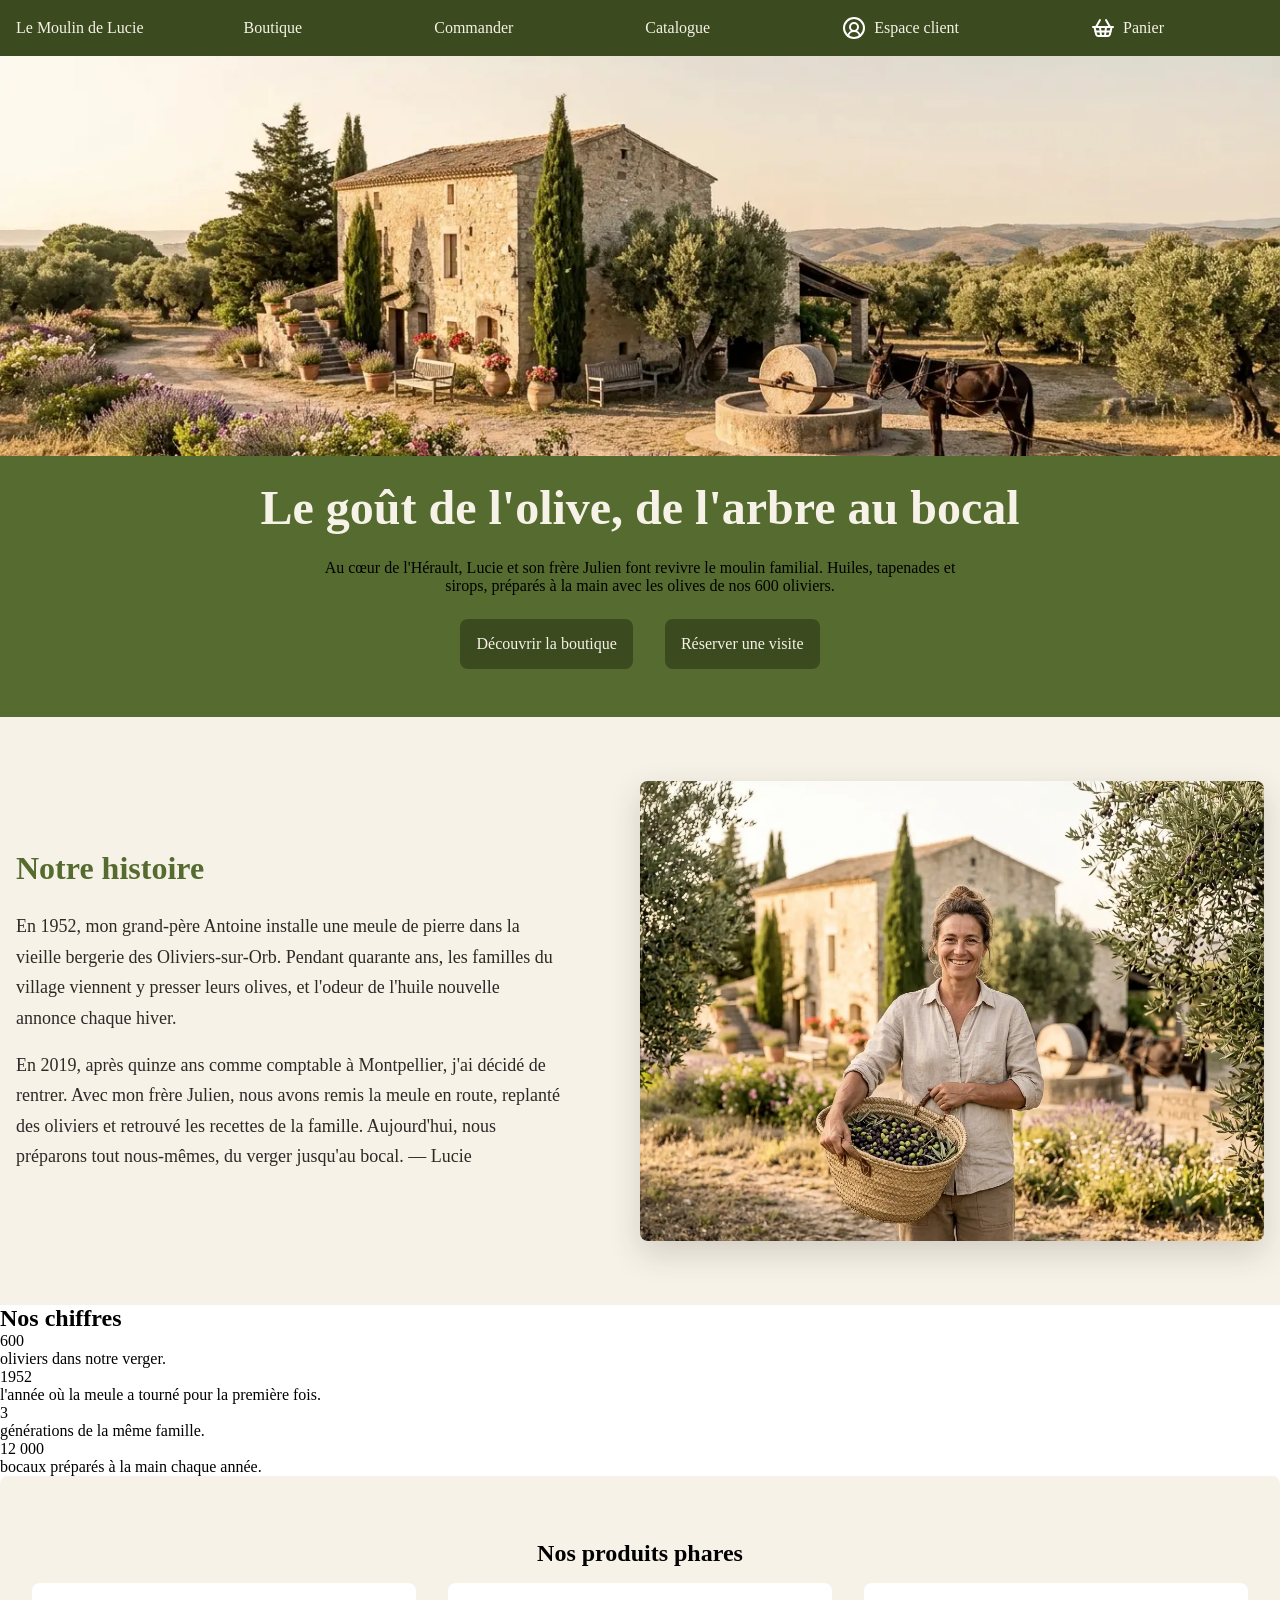
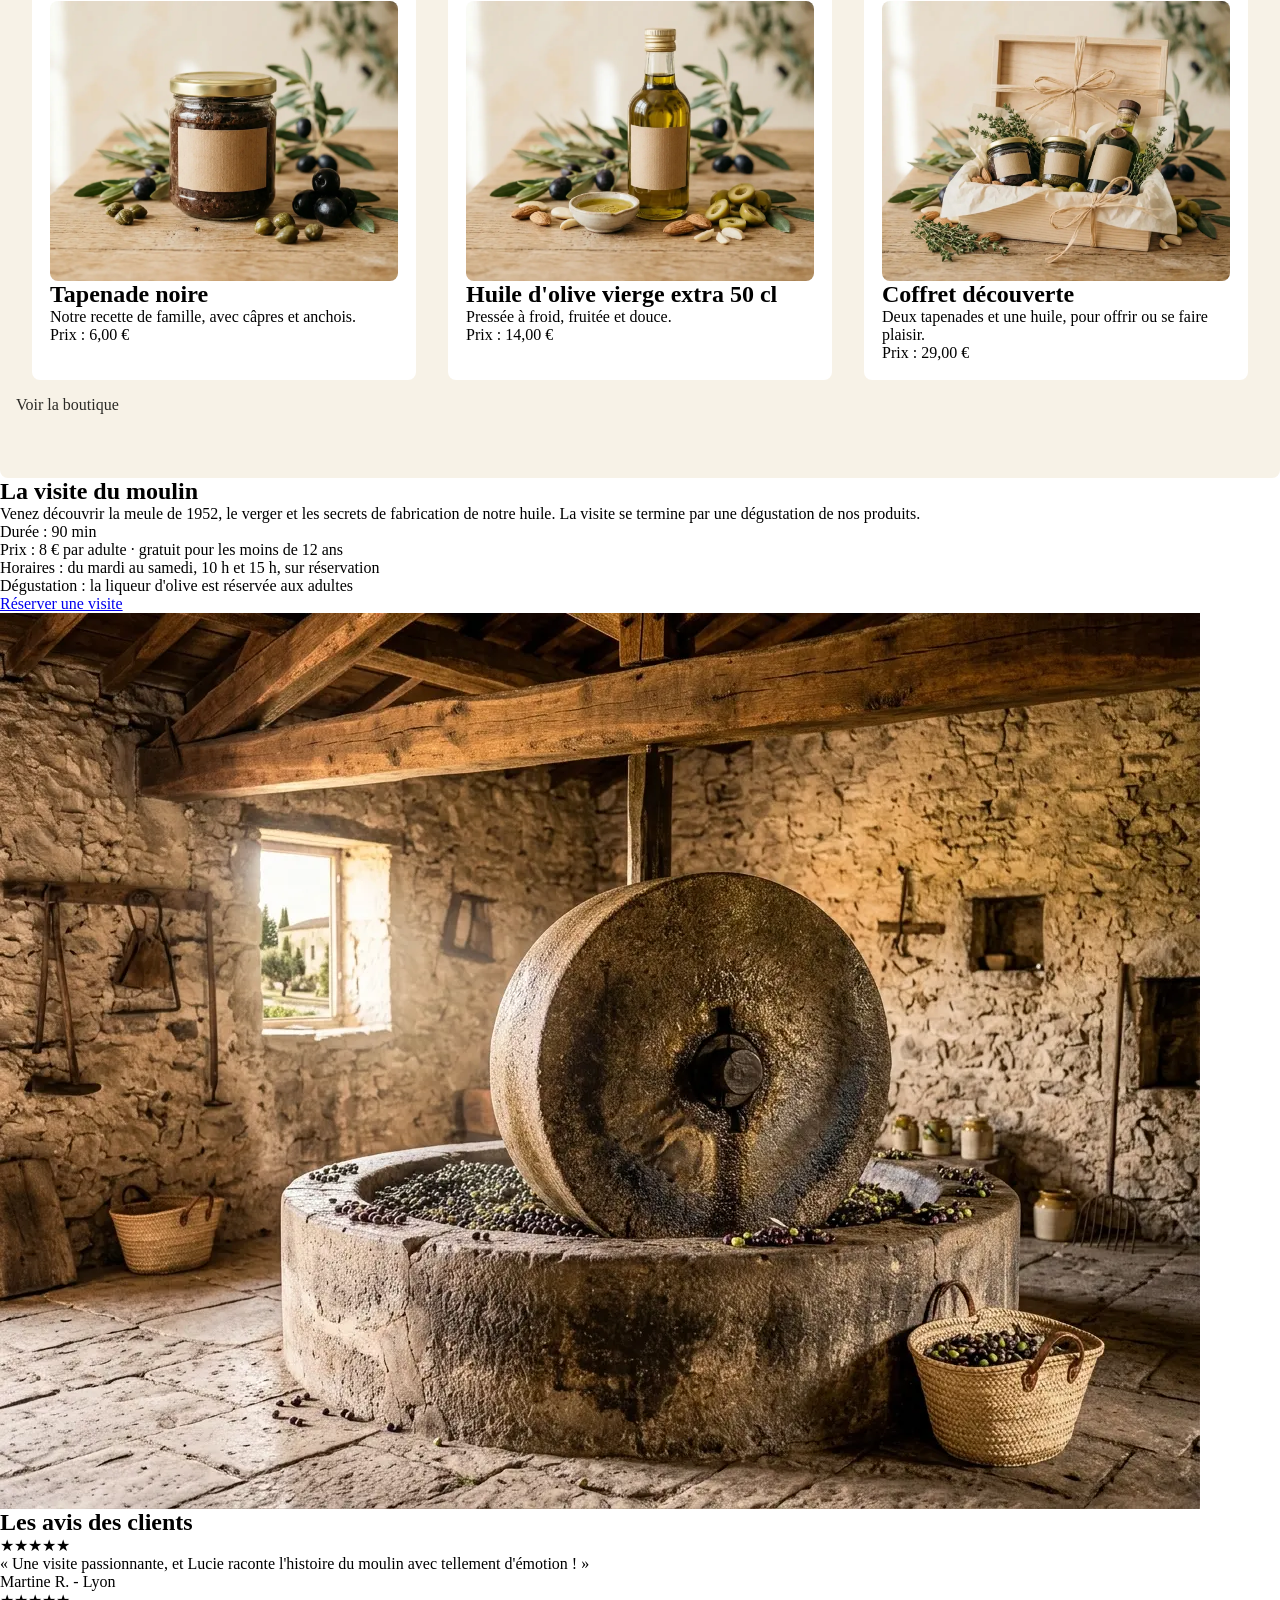
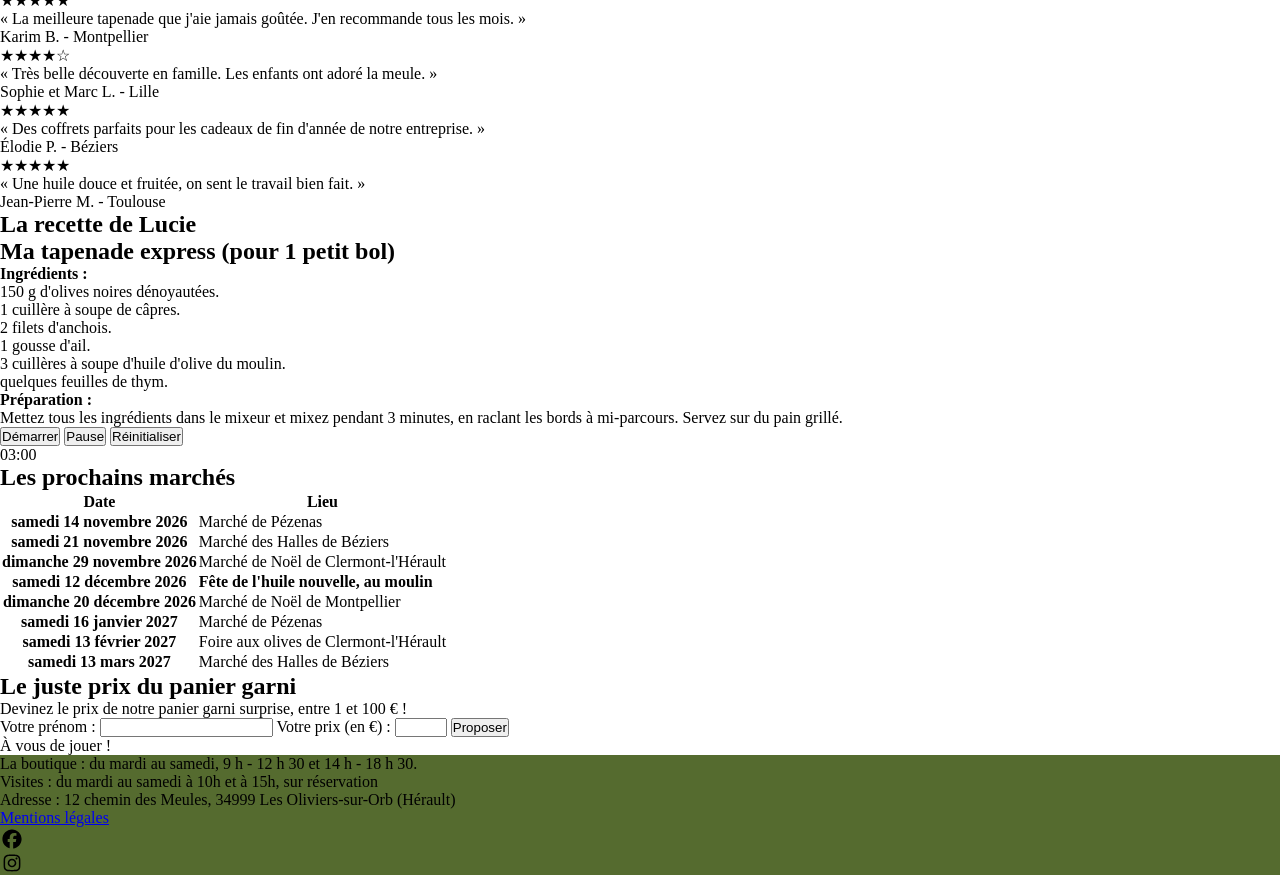
==== commit 2ac30fe9: "Rename history to story and style the story section" ====
--- a/index.html
+++ b/index.html
@@ -50,10 +50,7 @@
     <main>
       <!--Start of the hero section-->
       <section class="hero">
-        <img
-          src="./images/hero-le-moulin-de-lucie.webp"
-          alt="Photo du Moulin de Lucie"
-        />
+        <img src="./images/hero.webp" alt="Photo du Moulin de Lucie" />
 
         <!--Main title-->
         <h1>Le goût de l'olive, de l'arbre au bocal</h1>
@@ -72,9 +69,9 @@
 
       <!------------------------------------------------------------------------------------------------------------------------------------------------>
       <!--Start section : Our history-->
-      <section class="history">
-        <div class="history-content">
-          <div class="history-text">
+      <section class="story">
+        <div class="story-content">
+          <div class="story-text">
             <h2>Notre histoire</h2>
 
             <p>
@@ -95,7 +92,7 @@
 
           <img
             class="lucie"
-            src="./images/lucie-oliveraie.webp"
+            src="./images/lucie.webp"
             alt="Lucie au milieu des oliviers de la famille."
           />
         </div>
@@ -131,31 +128,37 @@
 
       <!------------------------------------------------------------------------------------------------------------------------------------------------>
       <!--Start section : flagship product-->
-      <section>
+      <section class="article">
         <h2>Nos produits phares</h2>
 
-        <article>
-          <img src="" alt="Tapenade noire " />
-          <h3>Tapenade noire</h3>
-          <p>Notre recette de famille, avec câpres et anchois.</p>
-          <p>Prix : <span>6,00 €</span></p>
-        </article>
-
-        <article>
-          <img src="" alt=" Huile d'olive vierge extra 50 cl" />
-          <h3>Huile d'olive vierge extra 50 cl</h3>
-          <p>Pressée à froid, fruitée et douce.</p>
-          <p>Prix : <span>14,00 €</span></p>
-        </article>
-
-        <article>
-          <img src="" alt="Coffret découverte" />
-          <h3>Coffret découverte</h3>
-          <p>Deux tapenades et une huile, pour offrir ou se faire plaisir.</p>
-          <p>Prix : <span>29,00 €</span></p>
-        </article>
-
-        <a href="./boutique.html">Voir la boutique</a>
+        <div class="galerie">
+          <article class="product-shop">
+            <img src="./images/pot-tapenade-noire.webp" alt="Tapenade noire " />
+            <h3>Tapenade noire</h3>
+            <p>Notre recette de famille, avec câpres et anchois.</p>
+            <p>Prix : <span>6,00 €</span></p>
+          </article>
+
+          <article class="product-shop">
+            <img
+              src="./images/bouteille-huile-olive.webp"
+              alt=" Huile d'olive vierge extra 50 cl"
+            />
+            <h3>Huile d'olive vierge extra 50 cl</h3>
+            <p>Pressée à froid, fruitée et douce.</p>
+            <p>Prix : <span>14,00 €</span></p>
+          </article>
+
+          <article class="product-shop">
+            <img src="./images/coffret.webp" alt="Coffret découverte" />
+            <h3>Coffret découverte</h3>
+            <p>Deux tapenades et une huile, pour offrir ou se faire plaisir.</p>
+            <p>Prix : <span>29,00 €</span></p>
+          </article>
+        </div>
+       
+          <a class="btn-shop" href="./boutique.html">Voir la boutique</a>
+       
       </section>
       <!--End section : flagship product--->
 
@@ -177,7 +180,7 @@
         <p>Dégustation : la liqueur d'olive est réservée aux adultes</p>
         <a href="./commande.html">Réserver une visite </a>
 
-        <img src="" alt="La meule en pierre de 1952" />
+        <img src="./images/meule.webp" alt="La meule en pierre de 1952" />
       </section>
       <!--End section : the visit to the mill--->
 
--- a/css/global.css
+++ b/css/global.css
@@ -3,6 +3,12 @@
   margin: 0;
   padding: 0;
   box-sizing: border-box;
+}
+
+img {
+  max-width: 100%; /* jamais plus large que sa boîte */
+  height: auto;
+  display: block;
 }
 
 /*VARIABLES */
@@ -31,7 +37,7 @@
 /*CSS*/
 /*HEADER*/
 header {
-  background: var(--color-terre-cuite);
+  background: var(--color-olive-fonce);
   position: sticky;
   top: 0;
   display: flex;
@@ -41,7 +47,7 @@
 }
 header a {
   text-decoration: none;
-  color: var(--color-blanc);
+  color: var(--color-creme);
 }
 .menu {
   display: flex;
@@ -79,6 +85,7 @@
   gap: 24px; /* espace entre la photo, le titre, le texte et les boutons */
   padding: 0 0 48px; /* de l'air sous la section */
   text-align: center; /* le texte des paragraphes est centré */
+  background-color: var(--color-olive);
 }
 
 .hero img {
@@ -93,70 +100,138 @@
 }
 .hero a {
   text-decoration: none;
-  color: var(--color-blanc);
+  color: var(--color-creme);
   background-color: var(--color-olive-fonce);
-  padding:16px;
+  padding: 16px;
   border-radius: var(--button-corner);
 }
-.btn-hero{
-  display: flex;
- align-items: center;
- gap: 32px;
+.btn-hero {
+  display: flex;
+  align-items: center;
+  gap: 32px;
 }
 
 /*MAIN*/
+
 h1 {
   font-size: var(--font-h1);
   text-align: center;
-}
-.history h2 {
+  color: var(--color-creme);
+}
+/*SECTION NOTRE HISTOIRE*/
+.story h2 {
   font-size: var(--font-h2);
-  color: var(--color-olive-fonce);  /* titre dans le vert de la marque */
+  color: var(--color-olive); /* titre dans le vert de la marque */
   margin-bottom: 24px;
 }
 h3 {
   font-size: var(--font-h3);
 }
 
-/*SECTION NOTRE HISTOIRE*/
 /* Boîte extérieure : le décor (fond sur toute la largeur) */
-.history {
+.story {
   background-color: var(--color-creme);
   padding: 64px 16px;
 }
 /* Boîte intérieure : la mise en page (texte à côté de la photo) */
-.history-content {
-  display: flex;
-  align-items: center;
-  gap: 80px;          /* plus d'air entre le texte et la photo */
-  max-width: 1280px;  /* moins de vide sur les côtés */
+.story-content {
+  display: flex;
+  align-items: center;
+  gap: 80px; /* plus d'air entre le texte et la photo */
+  max-width: 1280px; /* moins de vide sur les côtés */
   margin: 0 auto;
 }
-.history-text{
+.story-text {
   flex: 1;
 }
-.history p{
+.story-text p:last-child{
+margin-bottom: 0;
+}
+.story p {
   font-size: var(--font-text);
-  line-height: 1.7;   /* lignes plus espacées : plus agréable à lire */
+  line-height: 1.7; /* lignes plus espacées : plus agréable à lire */
   color: var(--color-noir-olive);
   margin-bottom: 16px;
 }
-.lucie{
+.lucie {
   width: 50%;
   height: 460px;
   object-fit: cover;
-  border-radius: var(--button-corner);              /* coins arrondis */
-  box-shadow: 0 12px 32px rgba(43, 42, 38, 0.18);   /* ombre douce */
-}
-
-footer img{
+  border-radius: var(--button-corner); /* coins arrondis */
+  box-shadow: 0 12px 32px rgba(43, 42, 38, 0.18); /* ombre douce */
+}
+footer {
+  background-color: var(--color-olive);
+}
+footer img {
   width: 24px;
   height: 24px;
 }
+
+/*ESPACE CLIENT*/
+
+.tab {
+  display: flex;
+  gap: 30px;
+  align-items: center;
+}
+.form {
+  display: flex;
+  flex-direction: column;
+  padding: 18px;
+  margin-bottom: 32px;
+}
+.user {
+  text-align: center;
+}
+.card {
+  background-color: var(--color-noir-olive);
+  padding: 18px;
+}
+.card a {
+  text-decoration: none;
+  color: var(--color-blanc);
+}
+
 /*BOUTON BURGER*/
 @media (min-width: 768px) {
   .menu button {
     display: none;
   }
 }
-
+/*NOS PRODUITS PHARES*/
+.article {
+  background-color: var(--color-creme);
+  padding: 32px;
+  border-radius: 8px;
+
+  padding: 64px 16px;
+}
+.galerie {
+  display: flex;
+  gap: 32px;
+  padding: 16px;
+}
+
+.article a {
+  text-decoration: none;
+  color: var(--color-noir-olive);
+}
+.article h2 {
+  text-align: center;
+}
+.galerie article {
+  flex: 1; /* les 3 cartes prennent chacune 1 part égale */
+}
+.galerie img {
+  width: 100%;
+  height: 280px;
+  object-fit: cover;
+  border-radius: 8px;
+}
+.product-shop {
+  background-color: var(--color-blanc);
+  padding: 18px;
+  border-radius: 8px;
+  padding-bottom: 18px;
+}
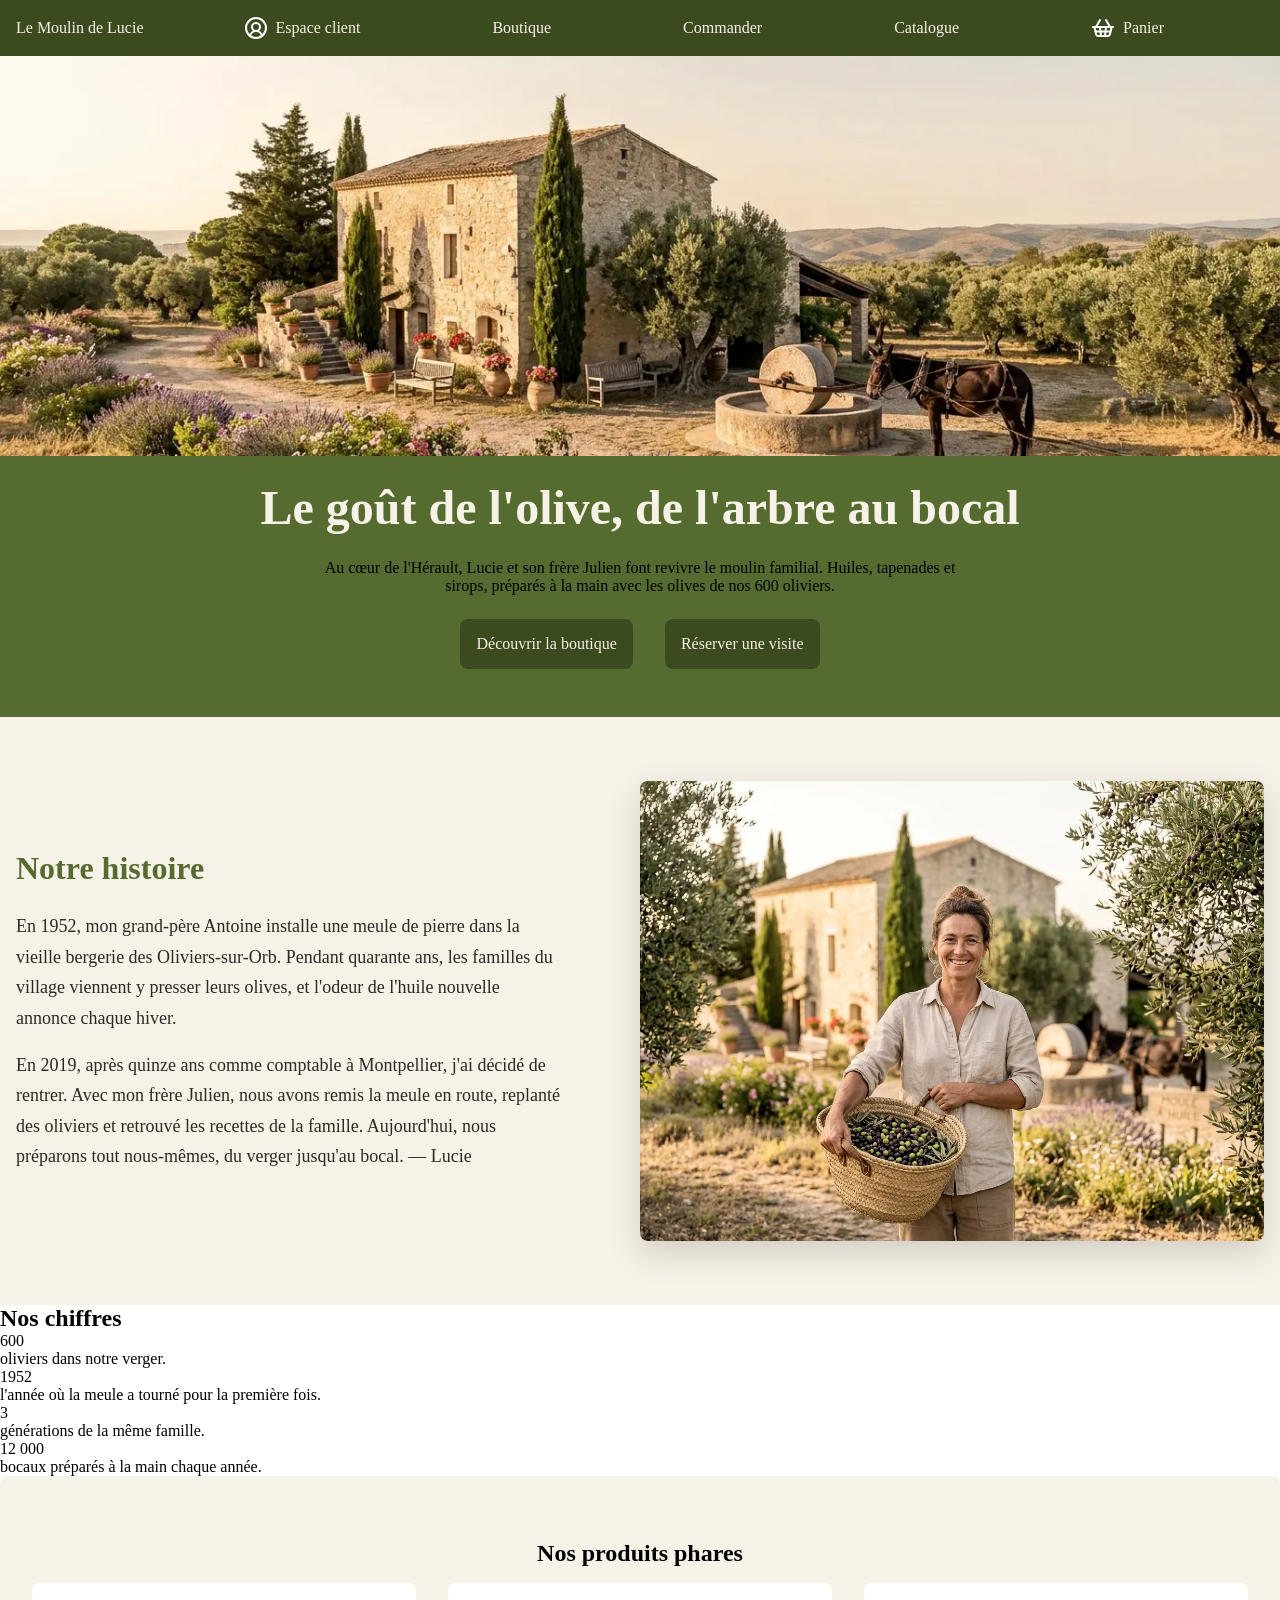
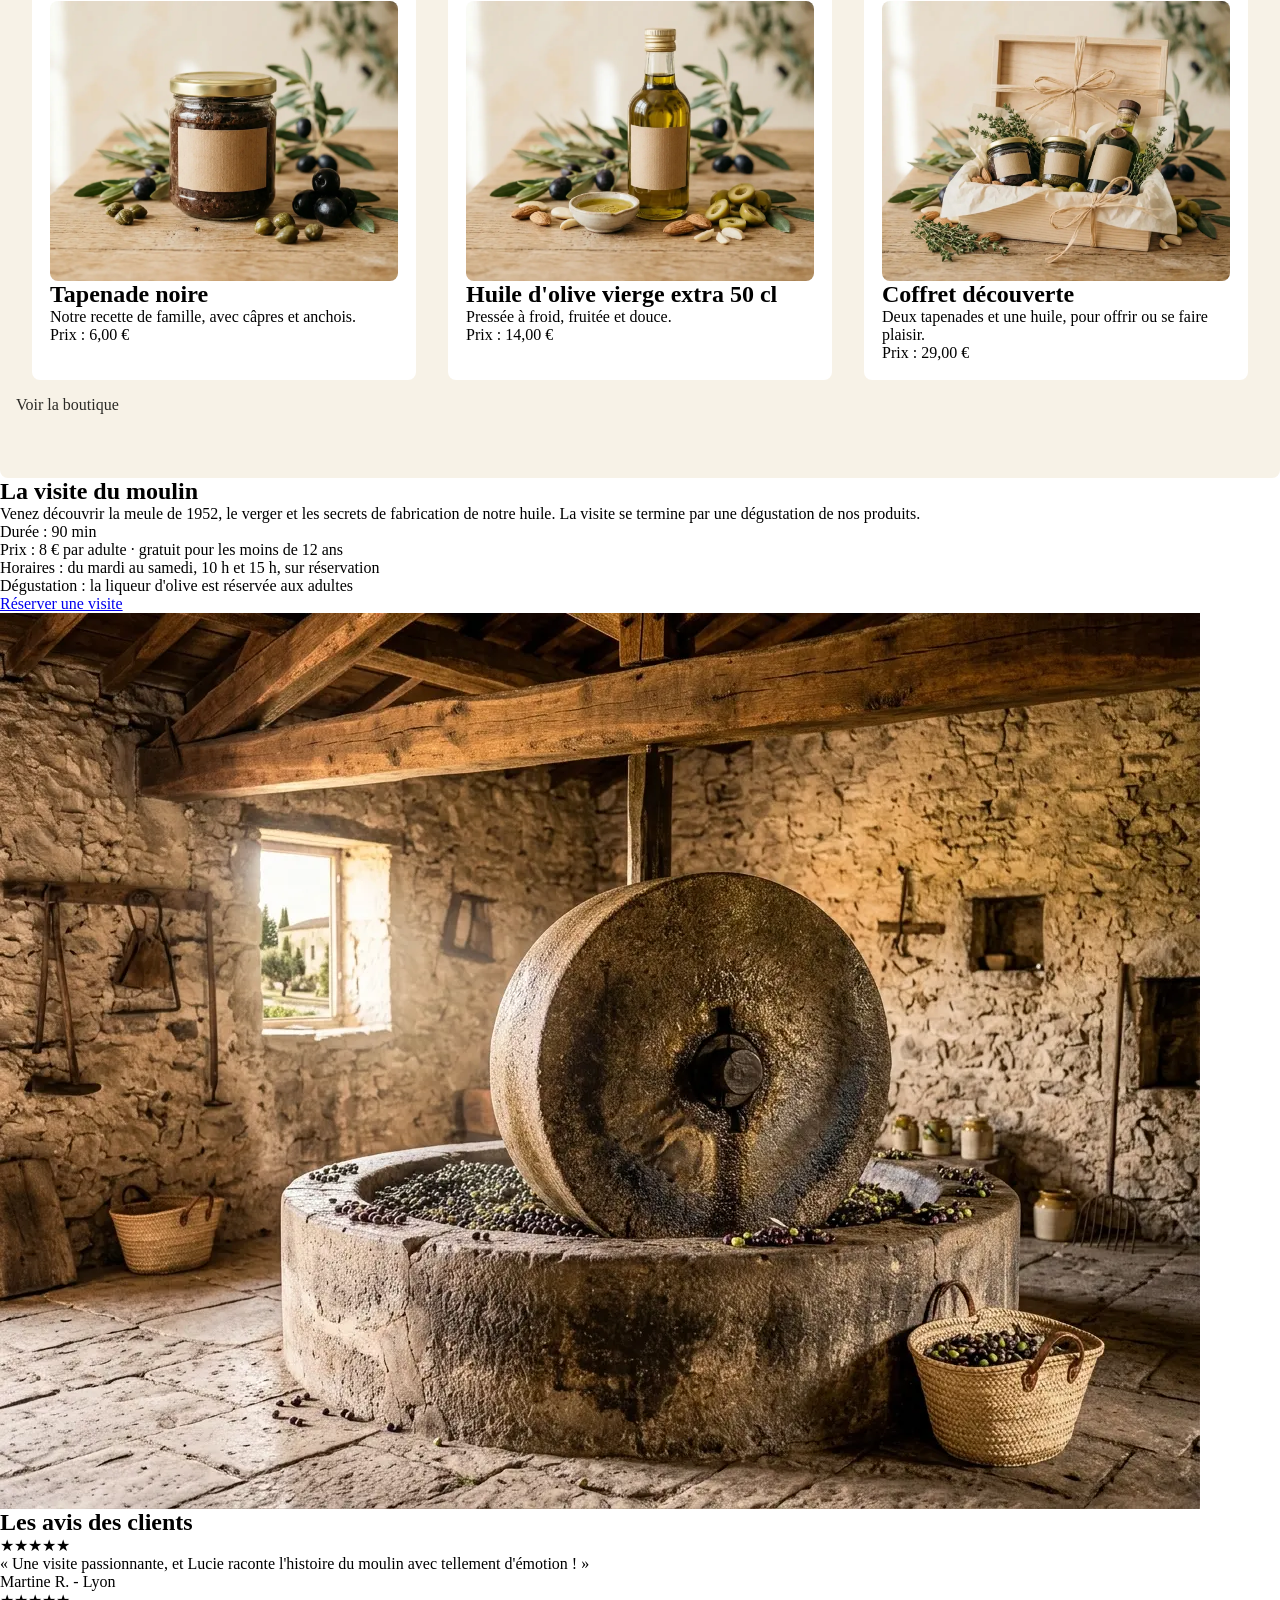
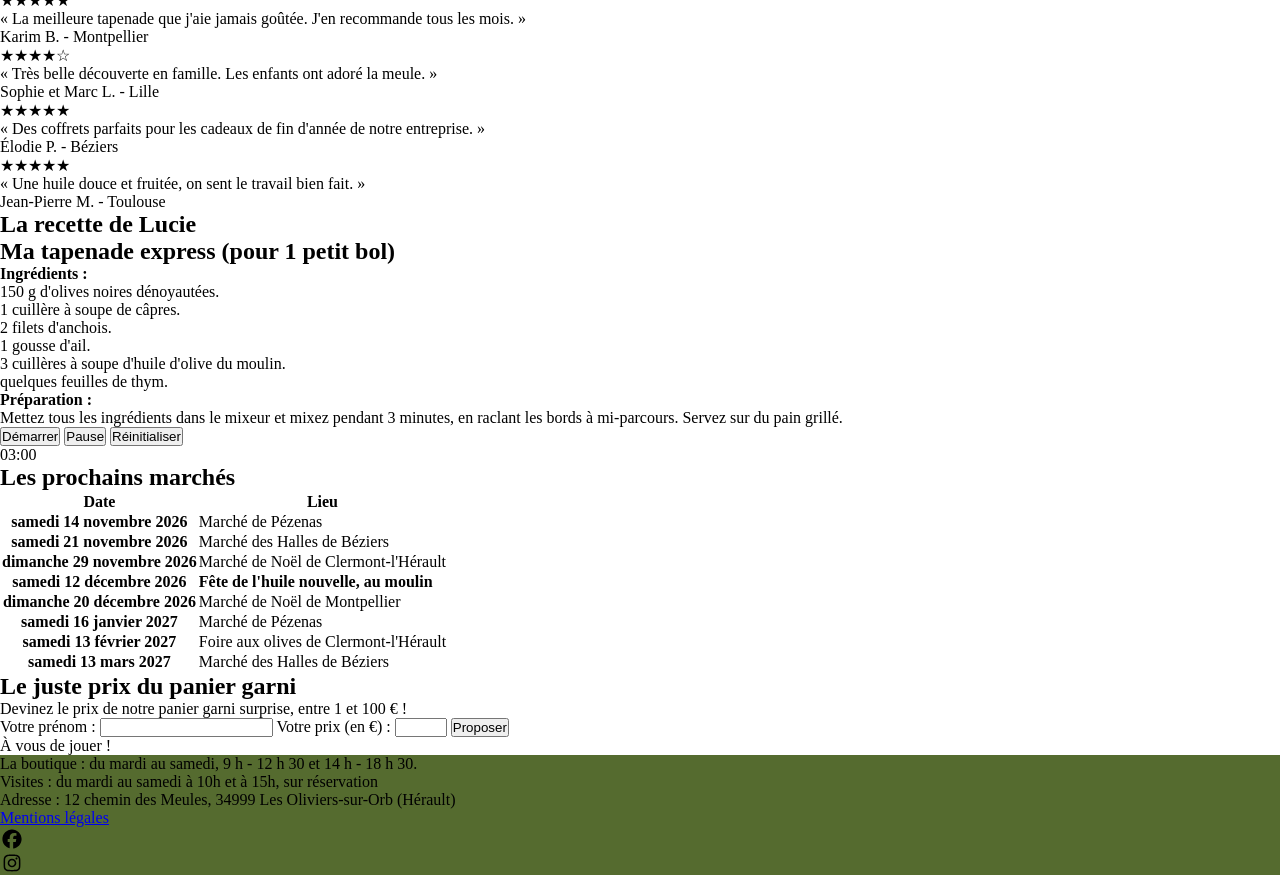
==== commit 26d0c616: "Clean up homepage CSS and fix icon alt text" ====
--- a/index.html
+++ b/index.html
@@ -23,20 +23,20 @@
           <img src="./icons/square-menu.svg" alt="Ouvrir le menu" />
         </button>
         <ul class="liste">
+          <li>
+            <a href="./espace-client.html"
+              ><img
+                src="./icons/circle-user-round.svg"
+                alt=""
+              />Espace client</a
+            >
+          </li>
           <li><a href="./boutique.html">Boutique</a></li>
           <li><a href="./commande.html">Commander</a></li>
           <li><a href="./catalogue.html">Catalogue</a></li>
           <li>
-            <a href="./espace-client.html"
-              ><img
-                src="./icons/circle-user-round.svg"
-                alt="Espace utilisateur"
-              />Espace client</a
-            >
-          </li>
-          <li>
             <a href="./panier.html"
-              ><img src="./icons/shopping-basket.svg" alt="panier" />Panier</a
+              ><img src="./icons/shopping-basket.svg" alt="" />Panier</a
             >
           </li>
         </ul>
--- a/css/global.css
+++ b/css/global.css
@@ -193,45 +193,43 @@
   color: var(--color-blanc);
 }
 
+/*NOS PRODUITS PHARES*/
+.article {
+  background-color: var(--color-creme);
+  border-radius: var(--button-corner);
+  padding: 64px 16px;
+}
+.galerie {
+  display: flex;
+  gap: 32px;
+  padding: 16px;
+}
+
+.article a {
+  text-decoration: none;
+  color: var(--color-noir-olive);
+}
+.article h2 {
+  text-align: center;
+}
+.galerie article {
+  flex: 1; /* les 3 cartes prennent chacune 1 part égale */
+}
+.galerie img {
+  width: 100%;
+  height: 280px;
+  object-fit: cover;
+  border-radius: var(--button-corner);
+}
+.product-shop {
+  background-color: var(--color-blanc);
+  padding: 18px;
+  border-radius: var(--button-corner);
+}
+
 /*BOUTON BURGER*/
 @media (min-width: 768px) {
   .menu button {
     display: none;
   }
 }
-/*NOS PRODUITS PHARES*/
-.article {
-  background-color: var(--color-creme);
-  padding: 32px;
-  border-radius: 8px;
-
-  padding: 64px 16px;
-}
-.galerie {
-  display: flex;
-  gap: 32px;
-  padding: 16px;
-}
-
-.article a {
-  text-decoration: none;
-  color: var(--color-noir-olive);
-}
-.article h2 {
-  text-align: center;
-}
-.galerie article {
-  flex: 1; /* les 3 cartes prennent chacune 1 part égale */
-}
-.galerie img {
-  width: 100%;
-  height: 280px;
-  object-fit: cover;
-  border-radius: 8px;
-}
-.product-shop {
-  background-color: var(--color-blanc);
-  padding: 18px;
-  border-radius: 8px;
-  padding-bottom: 18px;
-}
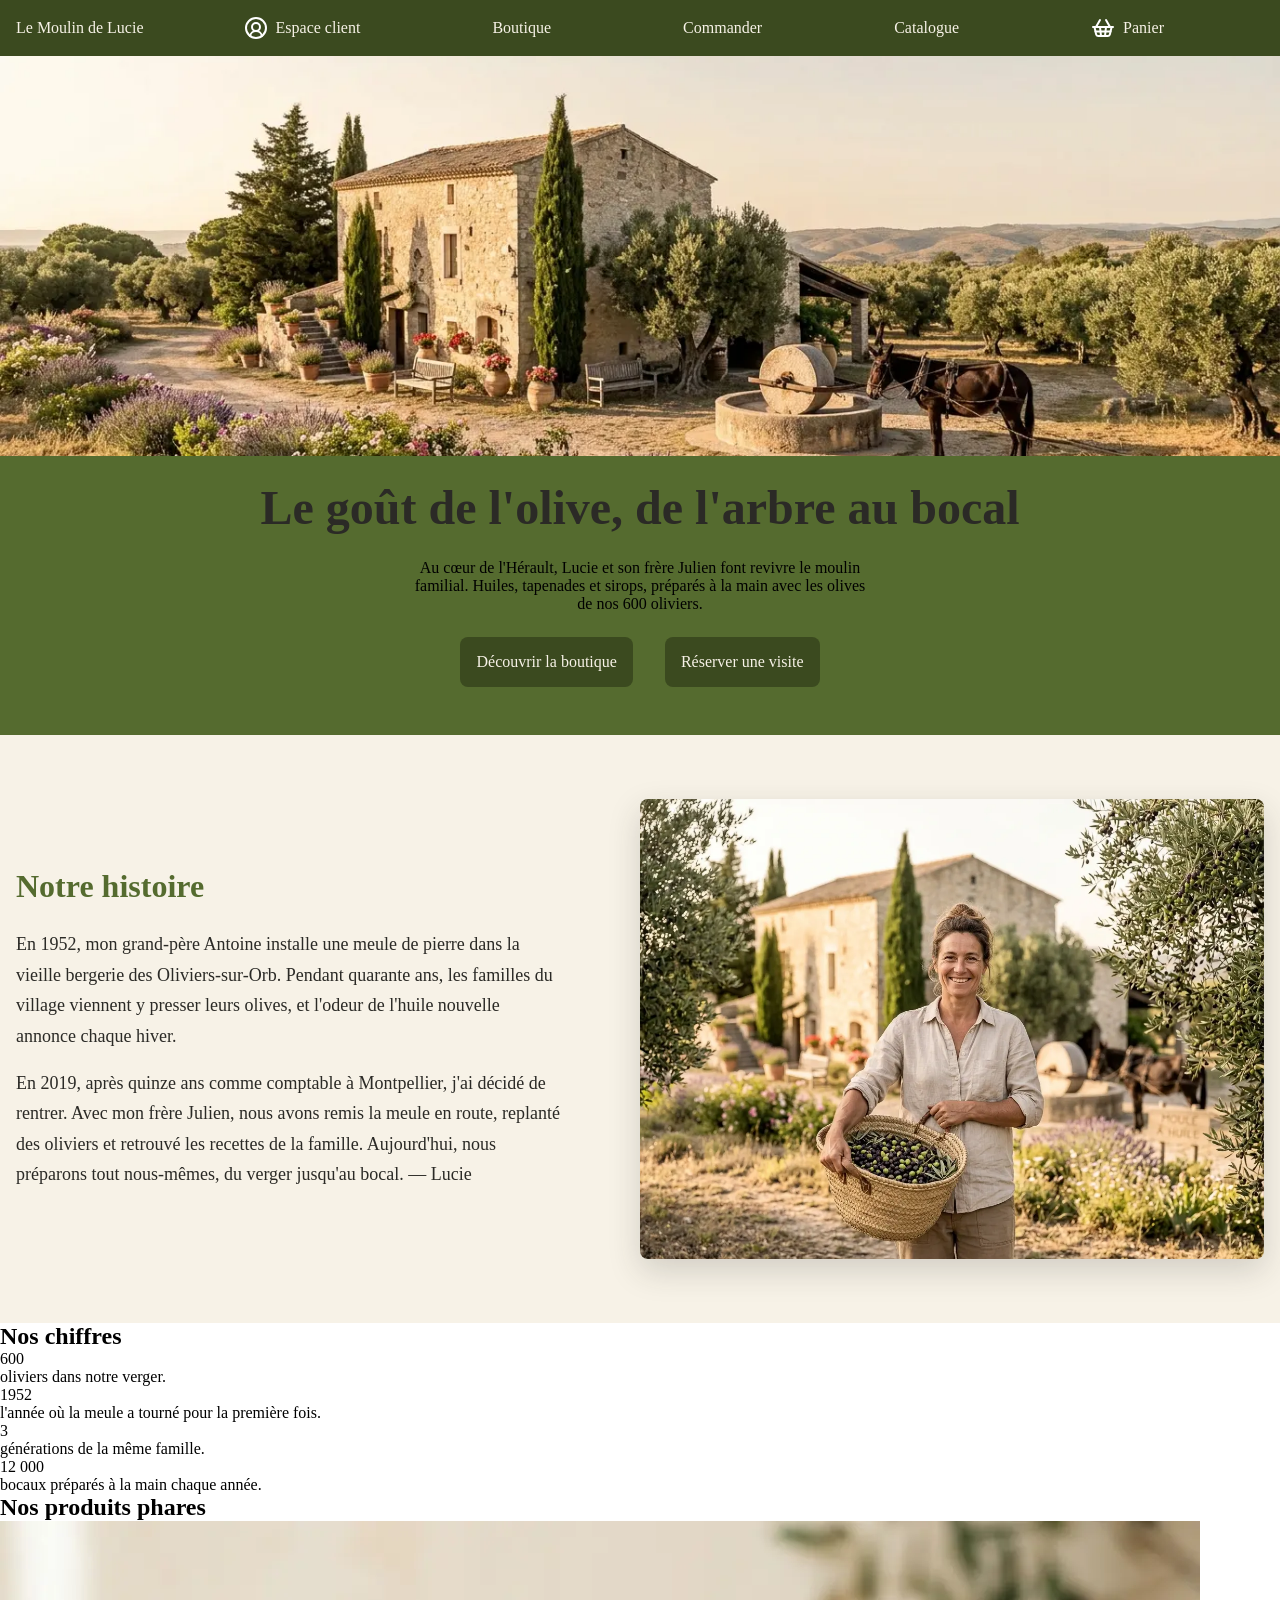
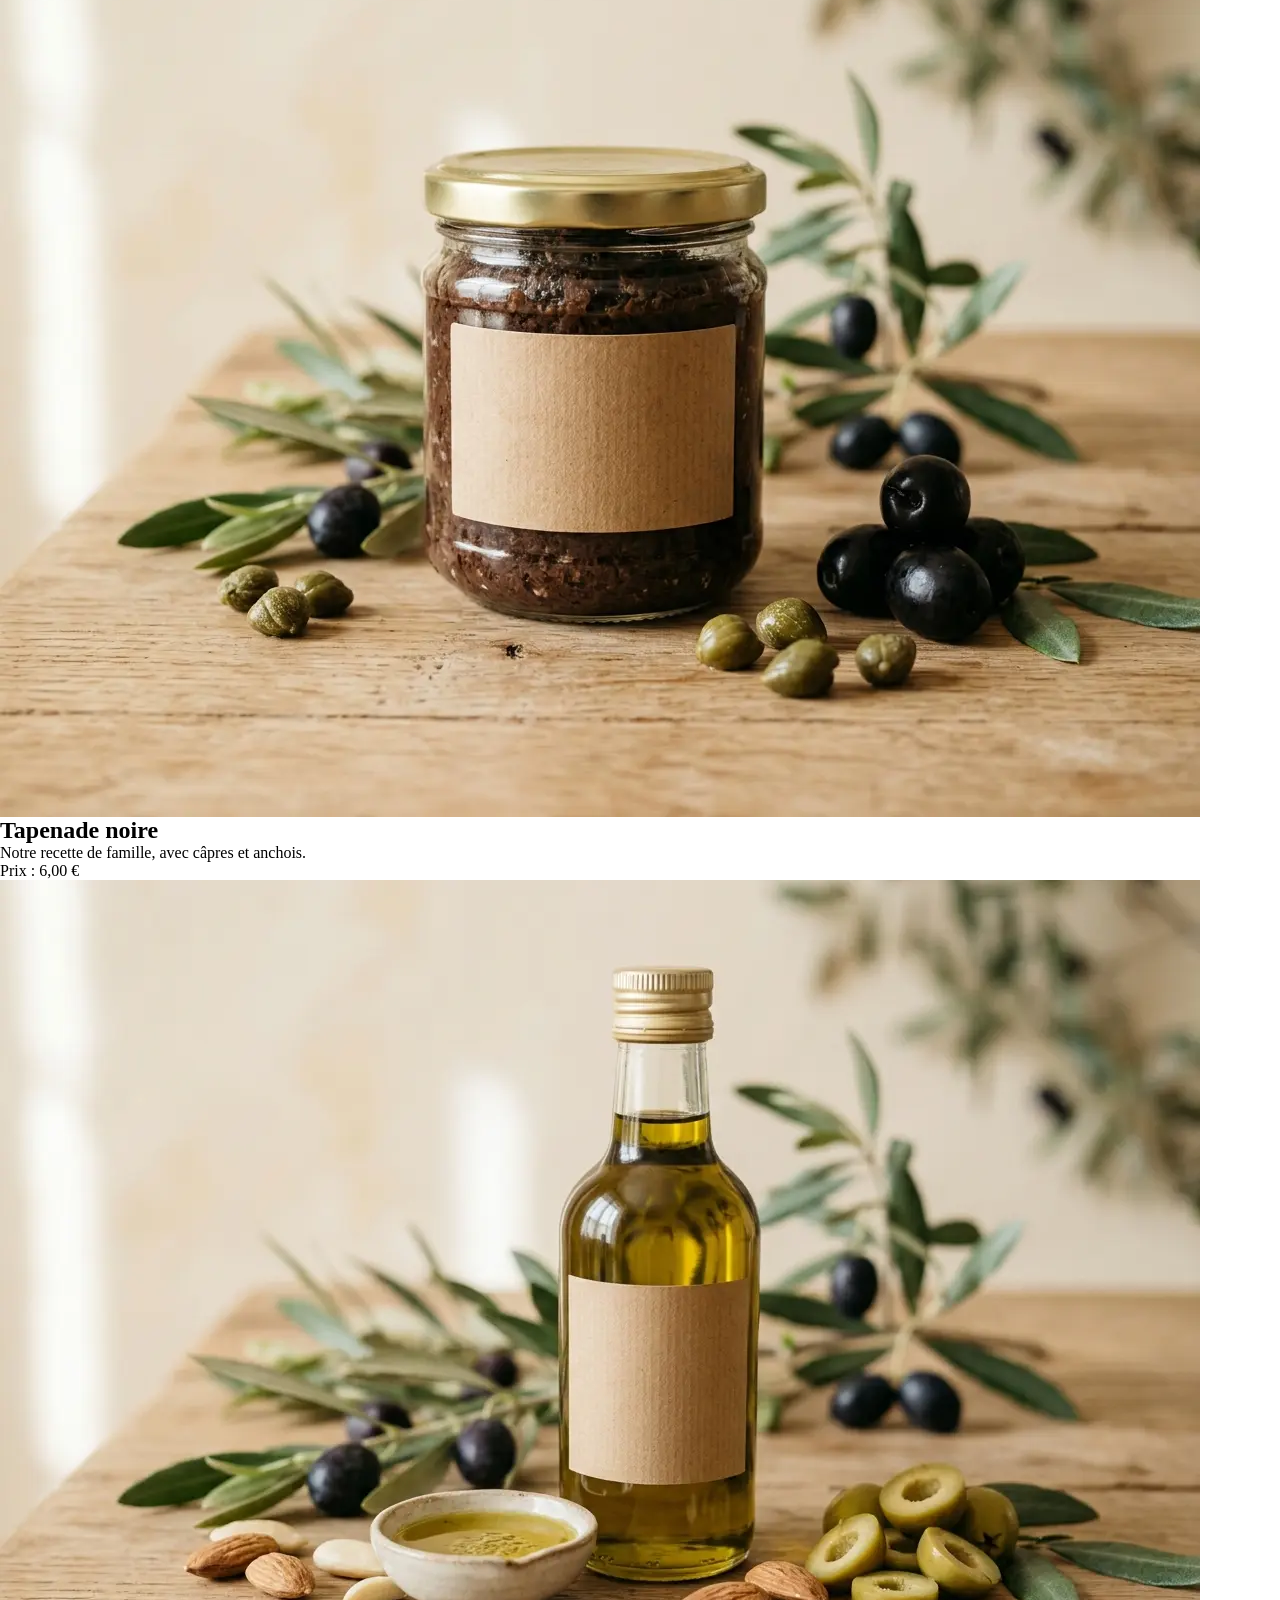
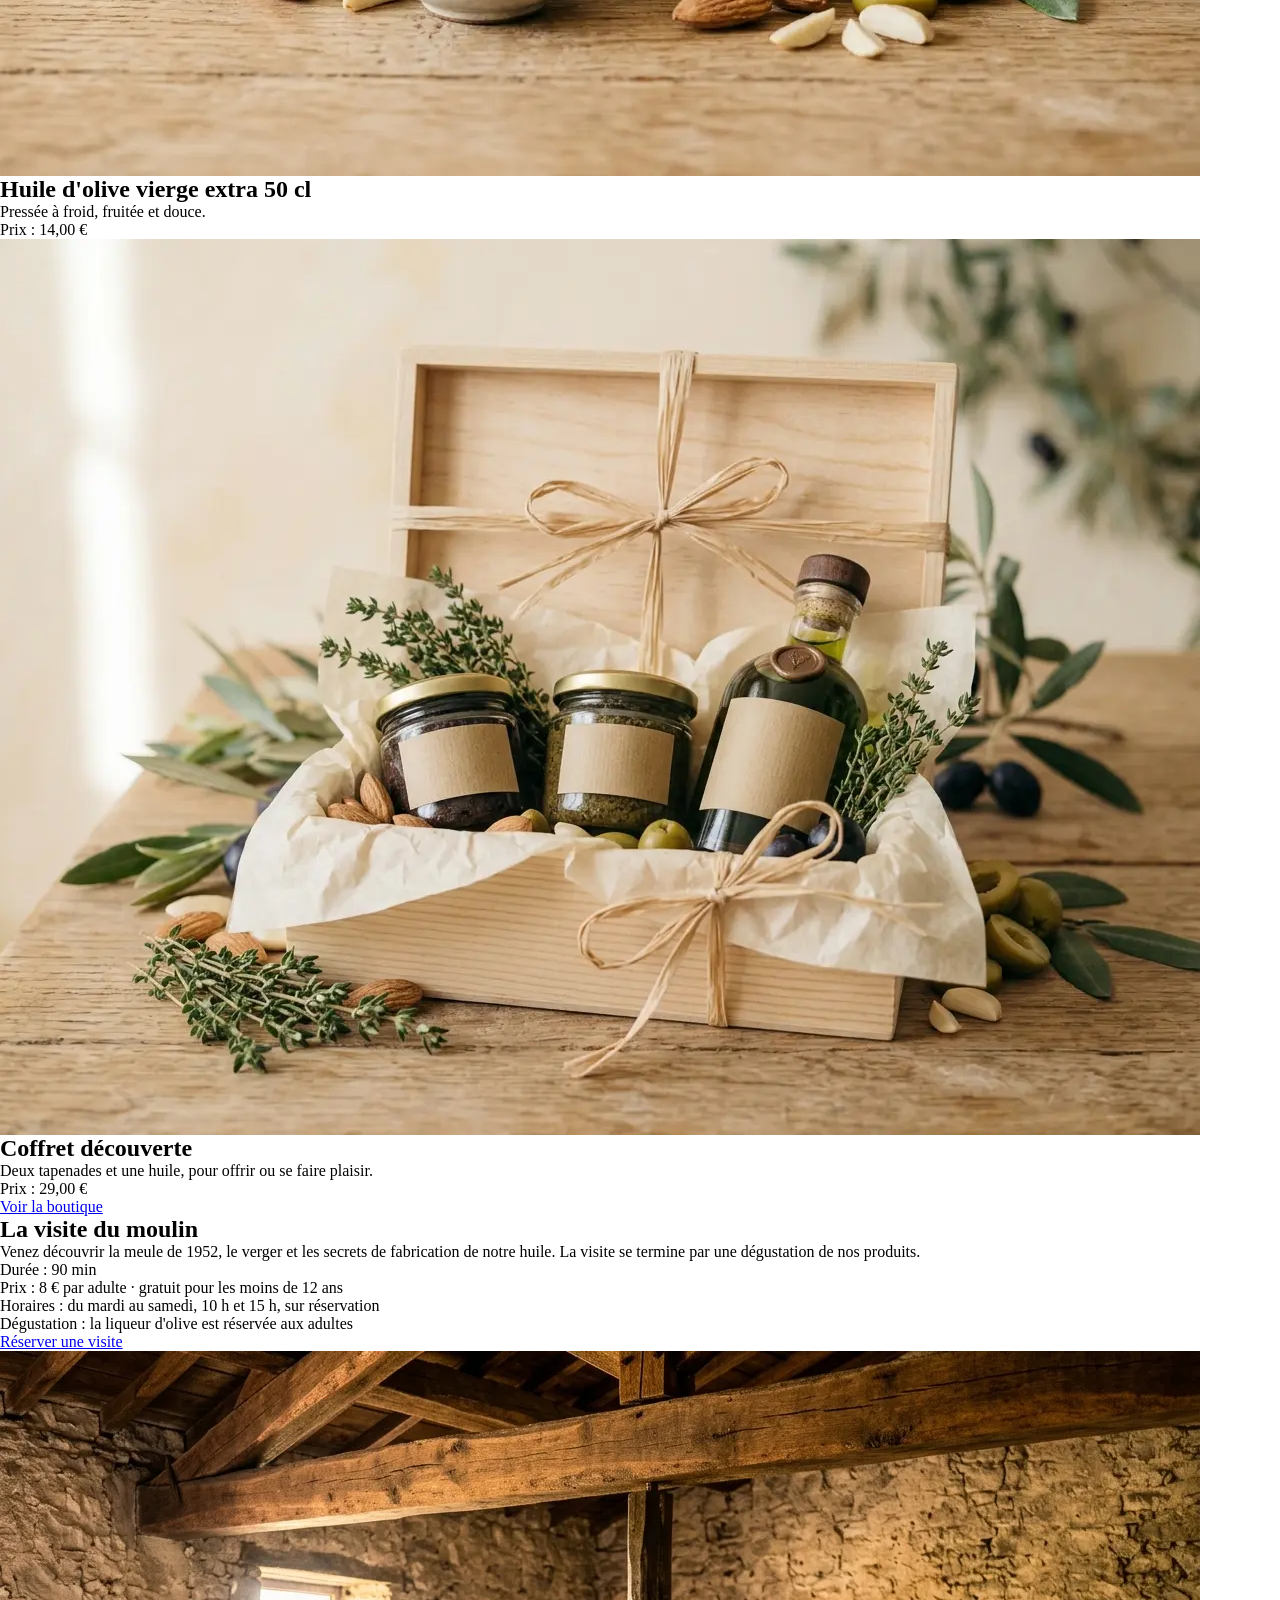
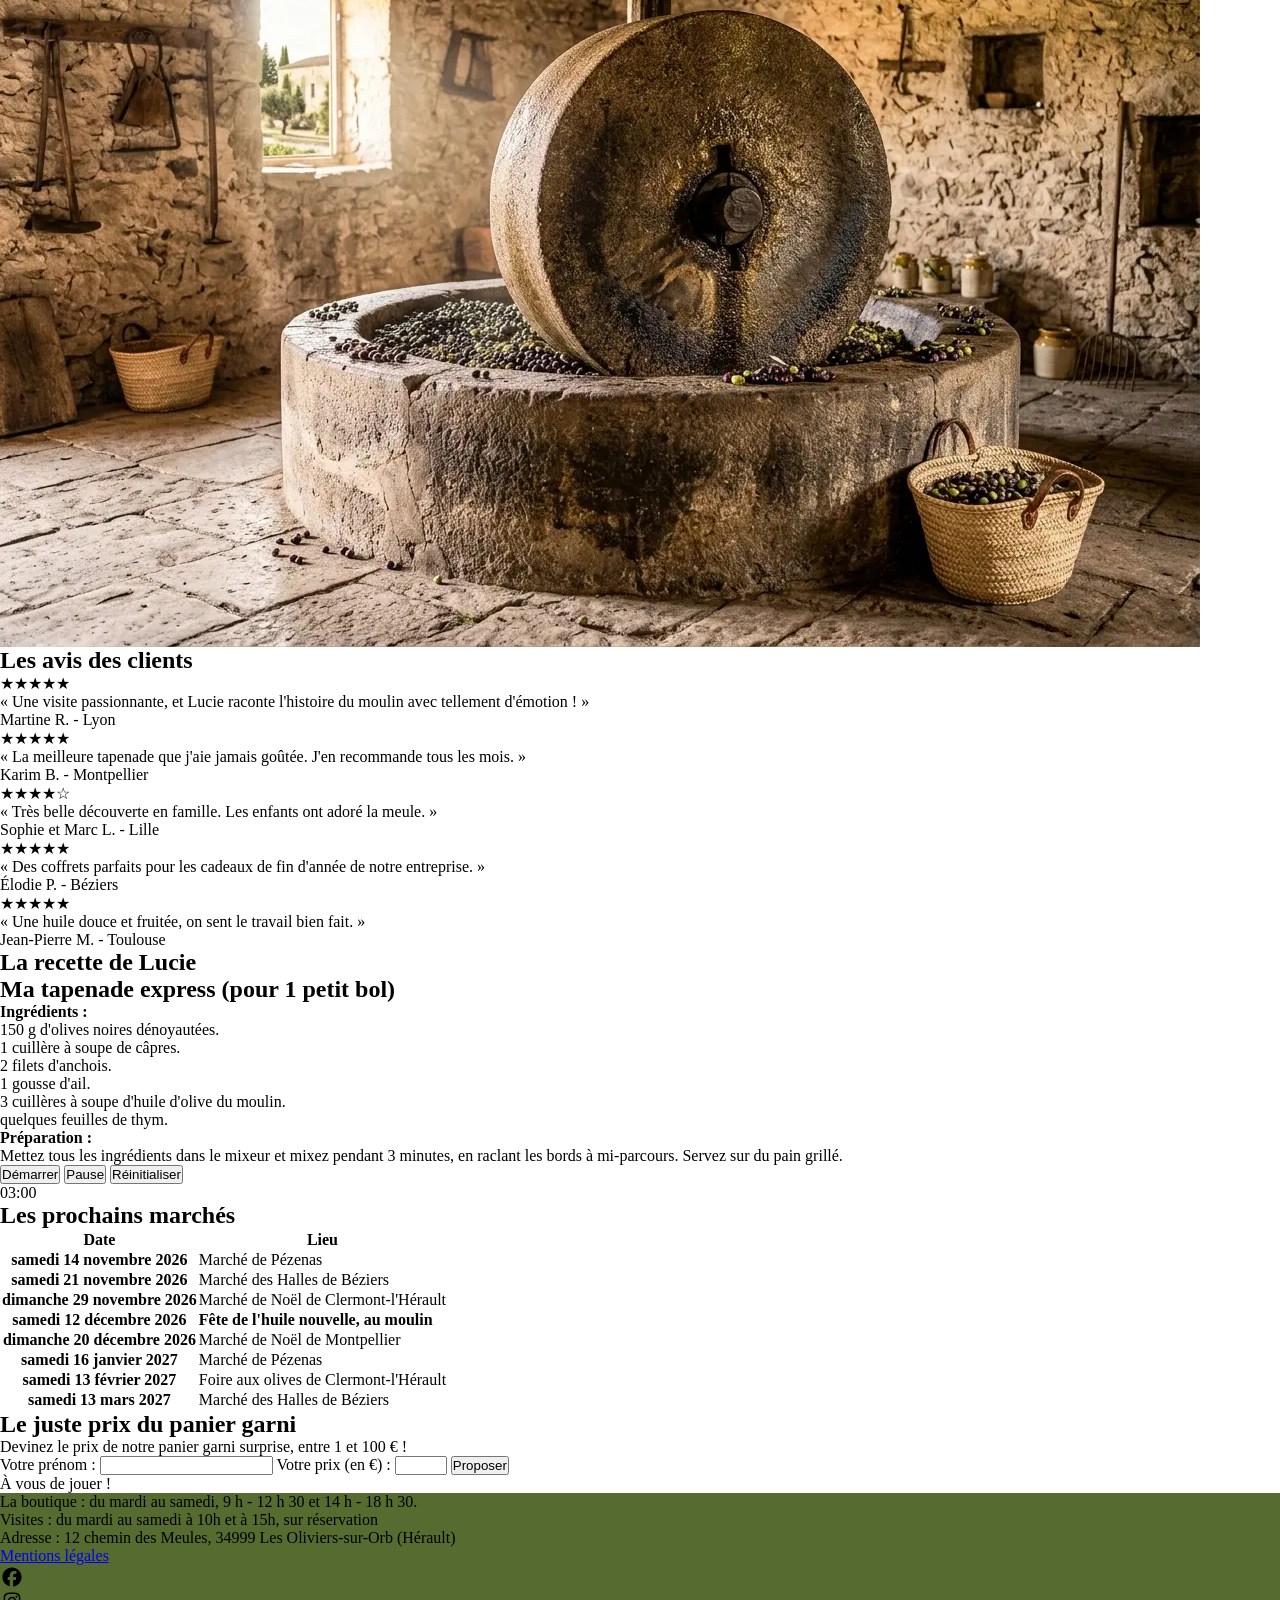
==== commit 82606cc7: "Add css files for the homepage and customer area, and link them to their pages" ====
--- a/index.html
+++ b/index.html
@@ -5,6 +5,7 @@
     <meta name="viewport" content="width=device-width, initial-scale=1.0" />
     <title>Le Moulin de Lucie - Accueil</title>
     <link rel="stylesheet" href="./css/global.css" />
+    <link rel="stylesheet" href="./css/index.css">
   </head>
 
   <!------------------------------------------------------------------------------------------------------------------------------------------------>
--- a/css/global.css
+++ b/css/global.css
@@ -4,6 +4,7 @@
   padding: 0;
   box-sizing: border-box;
 }
+/*Images*/
 
 img {
   max-width: 100%; /* jamais plus large que sa boîte */
@@ -11,8 +12,8 @@
   display: block;
 }
 
-/*VARIABLES */
-/*design tockens**/
+/*Variables: design tockens*/
+
 :root {
   --color-olive: #556b2f;
   --color-olive-fonce: #3b4a1f;
@@ -22,7 +23,6 @@
   --color-terre-cuite: #a8452f;
   --color-blanc: #ffffff;
 
-  /*Font CSS*/
   /*Font size CSS*/
   --font-h1: 48px;
   --font-h2: 32px;
@@ -31,18 +31,19 @@
   --font-small: 14px;
 
   /*Espacement /arrondi et ombre*/
+  
+  /*boutons*/
+  --button-heigth:44px;
   --button-corner: 8px;
 }
 
-/*CSS*/
-/*HEADER*/
+/*Header de toutes les pages-----------------------------------------------------------------*/
 header {
   background: var(--color-olive-fonce);
   position: sticky;
   top: 0;
   display: flex;
   align-items: center;
-  justify-content: space-between;
   padding: 16px;
 }
 header a {
@@ -78,88 +79,17 @@
   list-style: none;
   flex: 1;
 }
-.hero {
+
+/*Boutons------------------------------------------------------------------------------------*/
+.btn-hero {
   display: flex;
-  flex-direction: column; /* les enfants s'empilent de haut en bas */
-  align-items: center; /* et ils sont centrés horizontalement */
-  gap: 24px; /* espace entre la photo, le titre, le texte et les boutons */
-  padding: 0 0 48px; /* de l'air sous la section */
-  text-align: center; /* le texte des paragraphes est centré */
+  align-items: center;
+  justify-content: center;
+  gap: 32px;
   background-color: var(--color-olive);
 }
 
-.hero img {
-  width: 100%; /* la photo prend toute la largeur */
-  height: 400px; /* mais on limite sa hauteur */
-  object-fit: cover; /* elle est recadrée au lieu d'être écrasée */
-}
-
-.hero p {
-  max-width: 700px; /* le paragraphe ne s'étale pas sur tout l'écran */
-  padding: 0 16px; /* un peu d'air sur les côtés, pour le téléphone */
-}
-.hero a {
-  text-decoration: none;
-  color: var(--color-creme);
-  background-color: var(--color-olive-fonce);
-  padding: 16px;
-  border-radius: var(--button-corner);
-}
-.btn-hero {
-  display: flex;
-  align-items: center;
-  gap: 32px;
-}
-
-/*MAIN*/
-
-h1 {
-  font-size: var(--font-h1);
-  text-align: center;
-  color: var(--color-creme);
-}
-/*SECTION NOTRE HISTOIRE*/
-.story h2 {
-  font-size: var(--font-h2);
-  color: var(--color-olive); /* titre dans le vert de la marque */
-  margin-bottom: 24px;
-}
-h3 {
-  font-size: var(--font-h3);
-}
-
-/* Boîte extérieure : le décor (fond sur toute la largeur) */
-.story {
-  background-color: var(--color-creme);
-  padding: 64px 16px;
-}
-/* Boîte intérieure : la mise en page (texte à côté de la photo) */
-.story-content {
-  display: flex;
-  align-items: center;
-  gap: 80px; /* plus d'air entre le texte et la photo */
-  max-width: 1280px; /* moins de vide sur les côtés */
-  margin: 0 auto;
-}
-.story-text {
-  flex: 1;
-}
-.story-text p:last-child{
-margin-bottom: 0;
-}
-.story p {
-  font-size: var(--font-text);
-  line-height: 1.7; /* lignes plus espacées : plus agréable à lire */
-  color: var(--color-noir-olive);
-  margin-bottom: 16px;
-}
-.lucie {
-  width: 50%;
-  height: 460px;
-  object-fit: cover;
-  border-radius: var(--button-corner); /* coins arrondis */
-  box-shadow: 0 12px 32px rgba(43, 42, 38, 0.18); /* ombre douce */
-}
+/*Footer de toutes les pages-----------------------------------------------------------------*/
 footer {
   background-color: var(--color-olive);
 }
@@ -167,66 +97,6 @@
   width: 24px;
   height: 24px;
 }
-
-/*ESPACE CLIENT*/
-
-.tab {
-  display: flex;
-  gap: 30px;
-  align-items: center;
-}
-.form {
-  display: flex;
-  flex-direction: column;
-  padding: 18px;
-  margin-bottom: 32px;
-}
-.user {
-  text-align: center;
-}
-.card {
-  background-color: var(--color-noir-olive);
-  padding: 18px;
-}
-.card a {
-  text-decoration: none;
-  color: var(--color-blanc);
-}
-
-/*NOS PRODUITS PHARES*/
-.article {
-  background-color: var(--color-creme);
-  border-radius: var(--button-corner);
-  padding: 64px 16px;
-}
-.galerie {
-  display: flex;
-  gap: 32px;
-  padding: 16px;
-}
-
-.article a {
-  text-decoration: none;
-  color: var(--color-noir-olive);
-}
-.article h2 {
-  text-align: center;
-}
-.galerie article {
-  flex: 1; /* les 3 cartes prennent chacune 1 part égale */
-}
-.galerie img {
-  width: 100%;
-  height: 280px;
-  object-fit: cover;
-  border-radius: var(--button-corner);
-}
-.product-shop {
-  background-color: var(--color-blanc);
-  padding: 18px;
-  border-radius: var(--button-corner);
-}
-
 /*BOUTON BURGER*/
 @media (min-width: 768px) {
   .menu button {
--- a/css/index.css
+++ b/css/index.css
@@ -0,0 +1,77 @@
+/*Hero de l'index.html----------------------------------------------------------------------*/
+.hero {
+  display: flex;
+  flex-direction: column; /* les enfants s'empilent de haut en bas */
+  align-items: center; /* et ils sont centrés horizontalement */
+  gap: 24px; /* espace entre la photo, le titre, le texte et les boutons */
+  padding: 0 0 48px; /* de l'air sous la section */
+  text-align: center; /* le texte des paragraphes est centré */
+  background-color: var(--color-olive);
+}
+
+.hero img {
+  width: 100%; /* la photo prend toute la largeur */
+  height: 400px; /* mais on limite sa hauteur */
+  object-fit: cover; /* elle est recadrée au lieu d'être écrasée */
+}
+
+.hero p {
+  max-width: 500px; /* le paragraphe ne s'étale pas sur tout l'écran */
+  padding: 0 16px; /* un peu d'air sur les côtés, pour le téléphone */
+  margin: 0 auto; /*Centre le bloc: l'espace qui reste est partagé à gauche et a droite*/
+}
+.hero a {
+  text-decoration: none;
+  color: var(--color-creme);
+  background-color: var(--color-olive-fonce);
+  padding: 16px;
+  border-radius: var(--button-corner);
+}
+
+/*SECTION NOTRE HISTOIRE*/
+.story h2 {
+  font-size: var(--font-h2);
+  color: var(--color-olive); /* titre dans le vert de la marque */
+  margin-bottom: 24px;
+}
+h3 {
+  font-size: var(--font-h3);
+}
+
+/* Boîte extérieure : le décor (fond sur toute la largeur) */
+.story {
+  background-color: var(--color-creme);
+  padding: 64px 16px;
+}
+/* Boîte intérieure : la mise en page (texte à côté de la photo) */
+.story-content {
+  display: flex;
+  align-items: center;
+  gap: 80px; /* plus d'air entre le texte et la photo */
+  max-width: 1280px; /* moins de vide sur les côtés */
+  margin: 0 auto;
+}
+.story-text {
+  flex: 1;
+}
+.story-text p:last-child {
+  margin-bottom: 0;
+}
+.story p {
+  font-size: var(--font-text);
+  line-height: 1.7; /* lignes plus espacées : plus agréable à lire */
+  color: var(--color-noir-olive);
+  margin-bottom: 16px;
+}
+.lucie {
+  width: 50%;
+  height: 460px;
+  object-fit: cover;
+  border-radius: var(--button-corner); /* coins arrondis */
+  box-shadow: 0 12px 32px rgba(43, 42, 38, 0.18); /* ombre douce */
+}
+h1 {
+  font-size: var(--font-h1);
+  text-align: center;
+  color: var(--color-noir-olive);
+}
